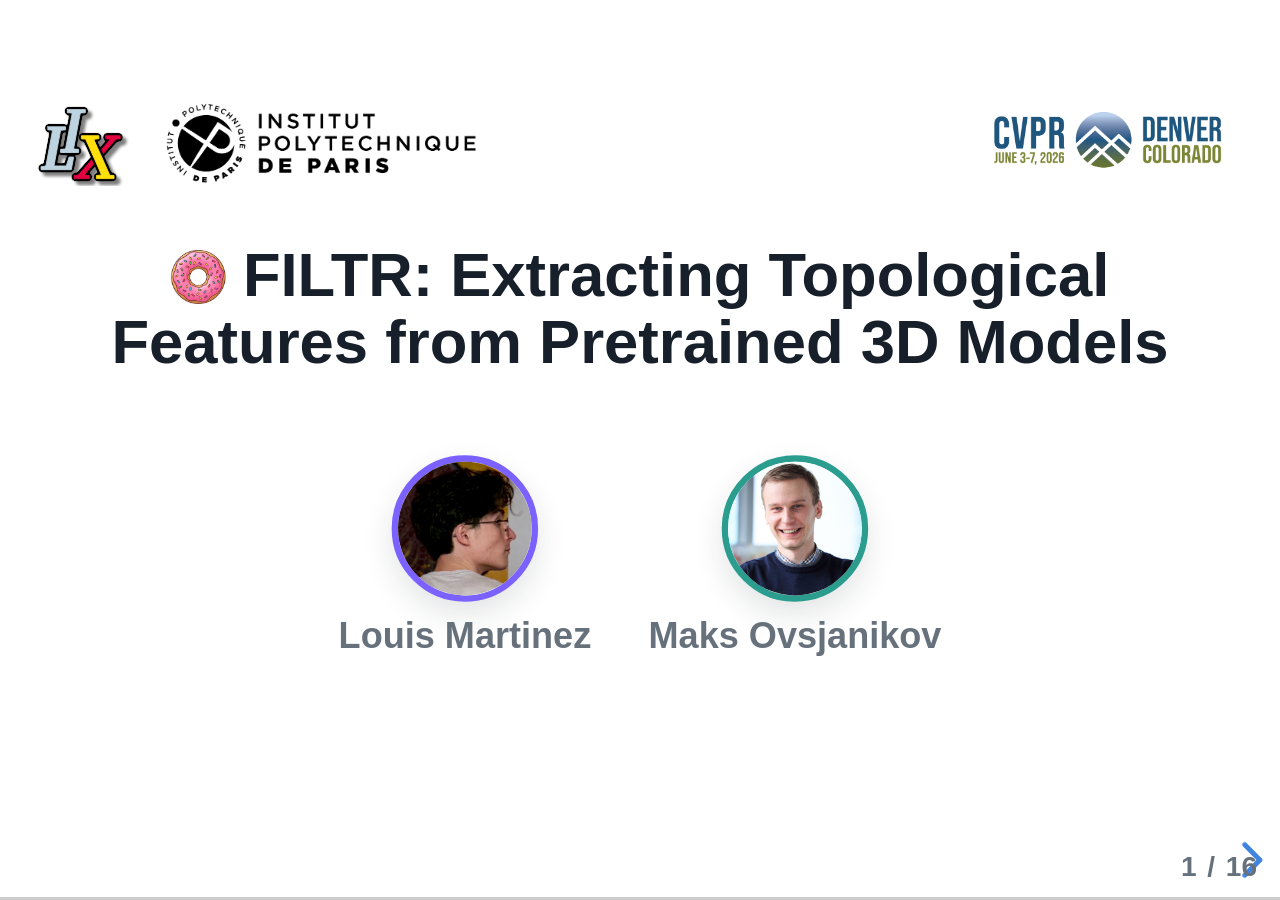
==== slides/index.html @ 70920398 "added slides" ====
<!doctype html>
<html lang="en">

<head>
  <meta charset="utf-8">
  <meta name="viewport" content="width=device-width, initial-scale=1.0">
  <title>FILTR oral presentation</title>
  <link rel="stylesheet" href="vendor/reveal/reveal.css">
  <link rel="stylesheet" href="vendor/reveal/white.css">
  <link rel="stylesheet" href="styles.css">
</head>

<body>
  <div class="reveal">
    <div class="slides">
      <section class="title-slide">
        <div class="title-logos-left">
          <img class="title-logo lix-title-logo" src="assets/logo_lix.svg" alt="LIX logo">
          <img class="title-logo ipp-title-logo" src="assets/logo-IPP.png" alt="Institut Polytechnique de Paris logo">
        </div>
        <img class="title-logo cvpr-title-logo" src="assets/cvpr-logo.png" alt="CVPR 2026 logo">
        <h1><span class="title-donut" aria-hidden="true"></span>FILTR: Extracting Topological Features from Pretrained
          3D Models</h1>
        <div class="title-affiliation">
          <div class="author-card louis-author">
            <div class="author-photo-frame"><img src="assets/louis.jpg" alt="Louis Martinez"></div>
            <h3 class="authors">Louis Martinez</h3>
          </div>
          <div class="author-card maks-author">
            <div class="author-photo-frame"><img src="assets/maks.jpg" alt="Maks Ovsjanikov"></div>
            <h3 class="authors">Maks Ovsjanikov</h3>
          </div>
        </div>
      </section>

      <section data-anim="motivation">
        <h2>Topology and 3D Deep Learning</h2>
        <div class="motivation-content">
          <ul>
            <li class="fragment" data-fragment-index="0">3D encoders are trained on semantic and geometric tasks</li>
            <li class="fragment" data-fragment-index="1">To make models topology-aware, we explicitly incorporate
              topological summaries along with the point cloud.</li>
          </ul>
          <div class="motivation-lower">
            <div class="motivation-figure-wrap fragment" data-fragment-index="1">
              <img class="motivation-figure" src="./assets/topology_aware.png"
                alt="Topology-aware 3D learning illustration">
            </div>
            <div class="motivation-warnings fragment" data-fragment-index="2">
              <div class="motivation-warning">Computing topological descriptors is costly.</div>
              <div class="motivation-warning">Contrast with the data-driven principle of modern deep learning.</div>
            </div>
          </div>
        </div>
      </section>

      <section data-anim="usecases" class="usecases-slide">
        <h2>Some Usecases</h2>
        <div class="usecases-stage">
          <figure class="usecase-card usecase-robust">
            <img src="assets/robust_segmentation.jpg" alt="Robust segmentation">
            <figcaption>Robust segmentation</figcaption>
          </figure>
          <figure class="usecase-card usecase-scalar">
            <img src="assets/scalar_field.png" alt="Massive scalar fields characterization">
            <figcaption>Massive scalar fields characterization</figcaption>
          </figure>
          <figure class="usecase-card usecase-reconstruction">
            <img src="assets/physically_plausible.png" alt="Physically plausible reconstruction">
            <figcaption>Physically plausible reconstruction</figcaption>
          </figure>
          <span class="fragment"></span><span class="fragment"></span>
        </div>
      </section>

      <section class="contributions-slide">
        <h2>Contributions</h2>
        <div class="contrib-grid contrib-hero-grid">
          <article class="contrib purple auto-contrib">
            <span>1</span>
            <h3>Topology Analysis</h3>
            <p class="contrib-subtitle">Evaluating topological understanding of 3D models.</p>
            <img src="assets/teaser.png" alt="Topology probing overview">
          </article>
          <article class="contrib green fragment">
            <span>2</span>
            <h3>FILTR: Filtration Transformer</h3>
            <p class="contrib-subtitle">Feed-forward persistence prediction from frozen encoder features.</p>
            <img src="assets/filtr_pipeline.png" alt="FILTR pipeline">
          </article>
          <article class="contrib orange fragment">
            <span>3</span>
            <h3>DONUT: Dataset Of maNifold strUcTures</h3>
            <p class="contrib-subtitle">Benchmark with topological annotations.</p>
            <img src="assets/donut_samples-1.png" alt="DONUT benchmark samples">
          </article>
        </div>
      </section>

      <section class="animation-slide auto-encoder" data-anim="encoder">
        <h2>Quantifying Topological Understanding</h2>
        <div class="encoder-scene">
          <div class="panel image-panel input"><img src="assets/donut.png" alt="Point cloud"><span>Point cloud</span>
          </div>
          <div class="encoder-title">Transformer encoder<span>self-supervised reconstruction</span></div>
          <div class="blocks">
            <div class="block b1">
              <span>Block 1</span>
              <div class="block-box">
                <div class="token-stack purple-tokens"><i></i><i></i><i></i><i></i><i></i></div>
              </div>
            </div>
            <div class="block b2">
              <span>Block 2</span>
              <div class="block-box">
                <div class="token-stack mixed-tokens"><i></i><i></i><i></i><i></i><i></i></div>
              </div>
            </div>
            <div class="block b3">
              <span>Block 3</span>
              <div class="block-box">
                <div class="token-stack green-tokens"><i></i><i></i><i></i><i></i><i></i></div>
              </div>
            </div>
          </div>
          <div class="panel image-panel output"><img src="assets/donut.png"
              alt="Reconstruction"><span>Reconstruction</span></div>
          <svg class="encoder-lines" viewBox="0 0 1200 585" aria-hidden="true">
            <defs>
              <marker id="encoder-arrow" markerWidth="7" markerHeight="7" refX="6" refY="3.5" orient="auto">
                <path d="M0,0 L7,3.5 L0,7 z"></path>
              </marker>
              <marker id="probe-arrow" markerWidth="7" markerHeight="7" refX="6" refY="3.5" orient="auto">
                <path d="M0,0 L7,3.5 L0,7 z"></path>
              </marker>
            </defs>
            <line class="flow f1" x1="350" y1="260" x2="418" y2="260"></line>
            <line class="flow f2" x1="518" y1="260" x2="572" y2="260"></line>
            <line class="flow f3" x1="668" y1="260" x2="722" y2="260"></line>
            <line class="flow f4" x1="828" y1="260" x2="900" y2="260"></line>
            <path class="probe p1" d="M468 353 C464 382 500 390 550 414"></path>
            <path class="probe p2" d="M618 353 C606 378 606 392 616 414"></path>
            <path class="probe p3" d="M770 353 C764 382 728 400 688 414"></path>
          </svg>
          <div class="panel image-panel mesh"><img src="assets/donut_mesh.png"
              alt="Underlying topology"><span>Underlying topology</span></div>
        </div>
        <span class="fragment"></span><span class="fragment"></span>
      </section>

      <section data-anim="quant-methods">
        <h2>Quantifying Topological Understanding</h2>
        <div class="quant-method-grid">
          <article class="method-box purple">
            <h3>Probing</h3>
            <p>Global structure understanding</p>
            <img src="assets/probing_illustration.png" alt="Probing illustration">
          </article>
          <article class="method-box green">
            <h3>Feature Space Similarity</h3>
            <p>Local/multiscale understanding</p>
            <img src="assets/cka_illustration_nodiag.png" alt="Feature space alignment illustration">
          </article>
        </div>
        <div class="quant-donut-reveal">
          <img src="assets/donut_samples_minimal.png" alt="DONUT benchmark samples">
          <ul class="donut-bullets">
            <li>30K meshes</li>
            <li>Connected components and genus labels</li>
          </ul>
        </div>
        <span class="fragment"></span>
      </section>

      <section>
        <h2>Probing Results</h2>
        <img class="result-figure" src="assets/probing_results_bar_chart.png" alt="Layer-wise probing results">
        <div class="takeaway fragment">Pretrained encoders have a limited understanding of the <i>global</i> structure
          of point clouds.</div>
      </section>

      <section class="single-method-slide">
        <h2>Quantifying Topological Understanding</h2>
        <div class="pixel-question-mark" style="left: 360px; top: 460px;">?</div>
        <article class="method-box green single-method-box">
          <h3>Feature space similarity</h3>
          <p>Local/multiscale understanding</p>
          <img src="assets/cka_illustration_nodiag.png" alt="Feature space similarity illustration">
        </article>
        <div class="method-question">What topological signature?</div>
      </section>

      <section class="animation-slide" data-anim="ph">
        <h2>Persistent Homology: A Multiscale Topological Descriptor</h2>
        <div class="anim-wrap">
          <svg class="ph-scene" viewBox="0 0 1200 620" role="img"
            aria-label="Stepwise persistent homology filtration animation">
            <g class="ph-complex">
              <text class="cloud-caption" x="245" y="595">Point cloud</text>
              <circle class="ball p1" cx="210" cy="160" r="0"></circle>
              <circle class="ball p2" cx="390" cy="225" r="0"></circle>
              <circle class="ball p3" cx="330" cy="425" r="0"></circle>
              <circle class="ball p4" cx="165" cy="395" r="0"></circle>
              <circle class="ball p5" cx="120" cy="265" r="0"></circle>
              <polygon class="tri tri-1" points="210,160 390,225 330,425"></polygon>
              <polygon class="tri tri-2" points="210,160 330,425 165,395"></polygon>
              <polygon class="tri tri-3" points="210,160 165,395 120,265"></polygon>
              <polygon class="tri tri-4" points="330,425 165,395 120,265"></polygon>
              <polygon class="tri tri-5" points="390,225 330,425 120,265"></polygon>
              <!-- <polygon class="tri tri-6" points="390,225 330,425 120,265"></polygon> -->
              <line class="edge e12" x1="210" y1="160" x2="390" y2="225"></line>
              <line class="edge e23" x1="390" y1="225" x2="330" y2="425"></line>
              <line class="edge e34" x1="330" y1="425" x2="165" y2="395"></line>
              <line class="edge e45" x1="165" y1="395" x2="120" y2="265"></line>
              <line class="edge e51" x1="120" y1="265" x2="210" y2="160"></line>
              <line class="edge e14" x1="210" y1="160" x2="165" y2="395"></line>
              <line class="edge e35" x1="330" y1="425" x2="120" y2="265"></line>
              <line class="edge e25" x1="390" y1="225" x2="120" y2="265"></line>
              <line class="edge e13" x1="210" y1="160" x2="330" y2="425"></line>
              <circle class="dot" cx="210" cy="160" r="10"></circle>
              <circle class="dot" cx="390" cy="225" r="10"></circle>
              <circle class="dot" cx="330" cy="425" r="10"></circle>
              <circle class="dot" cx="165" cy="395" r="10"></circle>
              <circle class="dot" cx="120" cy="265" r="10"></circle>
            </g>
            <g class="barcode">
              <text class="caption" x="760" y="105">Persistence barcode</text>
              <line class="axis" x1="650" y1="430" x2="1080" y2="430"></line>
              <text class="axis-label" x="610" y="212">H0</text>
              <text class="axis-label h1" x="610" y="372">H1</text>
              <line class="guide g1" x1="848" y1="160" x2="848" y2="455"></line>
              <line class="guide g2" x1="891" y1="160" x2="891" y2="455"></line>
              <line class="guide g3" x1="925" y1="160" x2="925" y2="455"></line>
              <line class="guide g4" x1="948" y1="160" x2="948" y2="455"></line>
              <line class="guide g5" x1="994" y1="160" x2="994" y2="455"></line>
              <line class="guide g6" x1="1041" y1="160" x2="1041" y2="455"></line>
              <line class="bar h0 b0" x1="650" y1="190" x2="650" y2="190"></line>
              <line class="bar h0 b1" x1="650" y1="220" x2="650" y2="220"></line>
              <line class="bar h0 b2" x1="650" y1="250" x2="650" y2="250"></line>
              <line class="bar h0 b3" x1="650" y1="280" x2="650" y2="280"></line>
              <line class="bar h0 b4" x1="650" y1="310" x2="650" y2="310"></line>
              <line class="bar h1bar b5" x1="948" y1="370" x2="948" y2="370"></line>
              <line class="sweep" x1="650" y1="150" x2="650" y2="470"></line>
            </g>
            <g class="diagram">
              <text class="caption" x="790" y="105">Persistence diagram</text>
              <line class="axis" x1="720" y1="490" x2="1040" y2="490"></line>
              <line class="axis" x1="720" y1="490" x2="720" y2="170"></line>
              <line class="diag" x1="720" y1="490" x2="1040" y2="170"></line>
              <text class="diagram-axis birth" x="875" y="524">Birth</text>
              <text class="diagram-axis death" transform="translate(672 330) rotate(-90)">Death</text>
              <circle class="pd h0" cx="720" cy="338" r="8"></circle>
              <circle class="pd h0" cx="720" cy="338" r="8"></circle>
              <circle class="pd h0" cx="720" cy="311" r="8"></circle>
              <circle class="pd h0" cx="720" cy="285" r="8"></circle>
              <circle class="pd h1" cx="942" cy="199" r="12"></circle>
              <text class="callout h1" x="980" y="205">Loop</text>
              <text class="callout h0" x="742" y="320">Connected components</text>
            </g>
            <g class="bar-to-diagram">
              <circle class="morph-dot h0 m1" cx="848" cy="220" r="9"></circle>
              <circle class="morph-dot h0 m2" cx="848" cy="250" r="9"></circle>
              <circle class="morph-dot h0 m3" cx="891" cy="280" r="9"></circle>
              <circle class="morph-dot h0 m4" cx="925" cy="310" r="9"></circle>
              <circle class="morph-dot h1 m5" cx="1041" cy="370" r="12"></circle>
            </g>
            <text class="filtration-label" x="580" y="50">Filtration Process</text>
          </svg>
        </div>
        <span class="fragment"></span><span class="fragment"></span><span class="fragment"></span><span
          class="fragment"></span><span class="fragment"></span><span class="fragment"></span><span
          class="fragment"></span>
      </section>

      <section class="animation-slide" data-anim="cka">
        <h2>Feature Space Similarity</h2>
        <div class="cka-scene">
          <div class="cka-source point"><span>Point cloud</span><img src="assets/donut.png" alt="Point cloud"></div>
          <div class="cka-source diag-mini">
            <span>Persistence diagram</span>
            <svg viewBox="0 0 180 150">
              <line x1="20" y1="130" x2="160" y2="130"></line>
              <line x1="20" y1="130" x2="20" y2="20"></line>
              <line class="diag" x1="25" y1="125" x2="150" y2="25"></line>
              <g class="dots"></g>
            </svg>
          </div>
          <div class="cka-action encode-label">Encode</div>
          <div class="cka-action vectorize-label">Vectorize</div>
          <div class="tokens token-ghost tok-left-ghost"></div>
          <div class="tokens token-ghost tok-right-ghost"></div>
          <div class="tokens tok-left"></div>
          <div class="tokens tok-right"></div>
          <img class="plane-img left-plane" src="assets/cka_planes/plane_7B61FF_3.10_1.38_0.20_-0.68_0.58.png"
            alt="Encoder feature manifold">
          <img class="plane-img right-plane" src="assets/cka_planes/plane_2A9D8F_2.75_1.22_1.10_0.90_0.52.png"
            alt="Persistence feature manifold">
          <div class="token-dot left-dot"></div>
          <div class="token-dot right-dot"></div>
          <svg class="cka-arrows" viewBox="0 0 1200 520" aria-hidden="true">
            <path class="cka-arrow left" d="M315 410 C350 498 388 508 424 508"></path>
            <polygon class="cka-head left" points="416,501 432,508 416,515"></polygon>
            <path class="cka-arrow right" d="M878 410 C843 498 805 508 769 508"></path>
            <polygon class="cka-head right" points="777,501 761,508 777,515"></polygon>
          </svg>
          <div class="cka-label">Centered kernel Alignment</div>
          <div class="aligned-spaces">
            <img class="aligned-left" src="assets/cka_planes/plane_7B61FF_2.23_0.99_0.20_-0.48_0.58.png"
              alt="Aligned encoder feature manifold">
            <img class="aligned-right" src="assets/cka_planes/plane_2A9D8F_2.75_1.22_1.10_0.90_0.52.png"
              alt="Aligned persistence feature manifold">
          </div>
        </div>
        <span class="fragment"></span><span class="fragment"></span><span class="fragment"></span><span
          class="fragment"></span>
      </section>

      <section class="alignment-results-slide">
        <h2>Alignment Results</h2>
        <img class="large-figure alignment-figure" src="assets/cka_vectorization_summary.png"
          alt="CKA vectorization summary">
        <div class="alignment-conclusions">
          <div class="takeaway alignment-conclusion fragment">Encoder features <strong>correlate</strong> with
            vectorized persistence
            diagrams.</div>
          <div class="takeaway alignment-conclusion fragment">3D models might implicitly capture
            <strong>local/multiscale</strong> topological structure.
          </div>
        </div>
      </section>

      <section>
        <h2>FILTR: Filtration Transformer</h2>
        <img class="result-figure" src="assets/filtr_pipeline.png" alt="FILTR pipeline">
        <ul class="filtr-bullets">
          <li>Trained on DONUT</li>
        </ul>
        <div class="slide-citation">End-to-End Object Detection with Transformers, Carion et al., ECCV 2020</div>
      </section>

      <section data-anim="quant-results" class="quant-results-slide">
        <h2>Quantitative Results</h2>
        <div class="quant-results-stage">
          <div class="summary-panel donut-summary">
            <img class="summary-plot" src="assets/reconstruction_w2_summary_donut.png"
              alt="FILTR reconstruction W2 summary on DONUT">
            <div class="metric-card green">
              <strong>16.02</strong>
              <em>Point-MAE<sub>C</sub></em>
            </div>
          </div>
          <div class="summary-panel others-summary">
            <img class="summary-plot" src="assets/reconstruction_w2_summary_others.png"
              alt="FILTR reconstruction W2 summary on ModelNet40 and ABC">
            <div class="other-metrics">
              <div class="metric-card purple">
                <strong>39.80</strong>
                <em>PointGPT<sub>L</sub></em>
              </div>
              <div class="metric-card orange">
                <strong>40.19</strong>
                <em>PointGPT<sub>L</sub></em>
              </div>
            </div>
          </div>
          <span class="fragment"></span>
        </div>
      </section>

      <section class="qualitative-slide">
        <h2>Qualitative Results</h2>
        <img class="result-figure qualitative" src="assets/qualitative_predictions.png"
          alt="Qualitative persistence diagram predictions">
        <div class="takeaway fragment">Predicted diagrams recover the main structures across DONUT,
          ModelNet40, and ABC.</div>
        <div class="qualitative-warning-grid">
          <div class="takeaway red-takeaway fragment">Predictions are approximate.</div>
          <div class="takeaway red-takeaway fragment">Most persistent features are not captured.</div>
        </div>
      </section>

      <section class="recap-slide">
        <h2>3 Key Contributions</h2>
        <div class="contrib-grid contrib-hero-grid recap">
          <article class="contrib purple auto-contrib auto-recap">
            <span>1</span>
            <h3>Topology Analysis</h3>
            <p>3D models capture local topological information but struggle with the global structure.</p>
            <img src="assets/teaser.png" alt="Topology probing overview">
          </article>
          <article class="contrib orange fragment">
            <span>2</span>
            <h3>FILTR</h3>
            <p>Extracts the topological information contained in 3D models.</p>
            <img src="assets/filtr_pipeline.png" alt="FILTR pipeline">
          </article>
          <article class="contrib green fragment">
            <span>3</span>
            <h3>DONUT</h3>
            <p>Offers topological variety to train and evaluate models on topology.</p>
            <img src="assets/donut_samples-1.png" alt="DONUT benchmark samples">
          </article>
        </div>
      </section>

      <section class="qr-slide">
        <h2>Project Page</h2>
        <img class="qr" src="assets/qr-code.png" alt="QR code to the project page">
        <p>filtr-topology.github.io</p>
        <p class="poster-session">Poster session #2</p>
      </section>
    </div>
  </div>

  <script src="vendor/reveal/reveal.js"></script>
  <script src="slides.js"></script>
</body>

</html>
---- slides/vendor/reveal/reveal.css ----
/**
 * reveal.js 5.2.0
 * https://revealjs.com
 * MIT licensed
 *
 * Copyright (C) 2011-2024 Hakim El Hattab, https://hakim.se
 */

.reveal .r-stretch,.reveal .stretch{max-width:none;max-height:none}.reveal pre.r-stretch code,.reveal pre.stretch code{height:100%;max-height:100%;box-sizing:border-box}.reveal .r-fit-text{display:inline-block;white-space:nowrap}.reveal .r-stack{display:grid;grid-template-rows:100%}.reveal .r-stack>*{grid-area:1/1;margin:auto}.reveal .r-hstack,.reveal .r-vstack{display:flex}.reveal .r-hstack img,.reveal .r-hstack video,.reveal .r-vstack img,.reveal .r-vstack video{min-width:0;min-height:0;object-fit:contain}.reveal .r-vstack{flex-direction:column;align-items:center;justify-content:center}.reveal .r-hstack{flex-direction:row;align-items:center;justify-content:center}.reveal .items-stretch{align-items:stretch}.reveal .items-start{align-items:flex-start}.reveal .items-center{align-items:center}.reveal .items-end{align-items:flex-end}.reveal .justify-between{justify-content:space-between}.reveal .justify-around{justify-content:space-around}.reveal .justify-start{justify-content:flex-start}.reveal .justify-center{justify-content:center}.reveal .justify-end{justify-content:flex-end}html.reveal-full-page{width:100%;height:100%;height:100vh;height:calc(var(--vh,1vh) * 100);height:100dvh;overflow:hidden}.reveal-viewport{height:100%;overflow:hidden;position:relative;line-height:1;margin:0;background-color:#fff;color:#000;--r-controls-spacing:12px;--r-overlay-header-height:40px;--r-overlay-margin:0px;--r-overlay-padding:6px;--r-overlay-gap:5px}@media screen and (max-width:1024px),(max-height:768px){.reveal-viewport{--r-overlay-header-height:26px}}.reveal-viewport:fullscreen{top:0!important;left:0!important;width:100%!important;height:100%!important;transform:none!important}.reveal .fragment{transition:all .2s ease}.reveal .fragment:not(.custom){opacity:0;visibility:hidden;will-change:opacity}.reveal .fragment.visible{opacity:1;visibility:inherit}.reveal .fragment.disabled{transition:none}.reveal .fragment.grow{opacity:1;visibility:inherit}.reveal .fragment.grow.visible{transform:scale(1.3)}.reveal .fragment.shrink{opacity:1;visibility:inherit}.reveal .fragment.shrink.visible{transform:scale(.7)}.reveal .fragment.zoom-in{transform:scale(.1)}.reveal .fragment.zoom-in.visible{transform:none}.reveal .fragment.fade-out{opacity:1;visibility:inherit}.reveal .fragment.fade-out.visible{opacity:0;visibility:hidden}.reveal .fragment.semi-fade-out{opacity:1;visibility:inherit}.reveal .fragment.semi-fade-out.visible{opacity:.5;visibility:inherit}.reveal .fragment.strike{opacity:1;visibility:inherit}.reveal .fragment.strike.visible{text-decoration:line-through}.reveal .fragment.fade-up{transform:translate(0,40px)}.reveal .fragment.fade-up.visible{transform:translate(0,0)}.reveal .fragment.fade-down{transform:translate(0,-40px)}.reveal .fragment.fade-down.visible{transform:translate(0,0)}.reveal .fragment.fade-right{transform:translate(-40px,0)}.reveal .fragment.fade-right.visible{transform:translate(0,0)}.reveal .fragment.fade-left{transform:translate(40px,0)}.reveal .fragment.fade-left.visible{transform:translate(0,0)}.reveal .fragment.current-visible,.reveal .fragment.fade-in-then-out{opacity:0;visibility:hidden}.reveal .fragment.current-visible.current-fragment,.reveal .fragment.fade-in-then-out.current-fragment{opacity:1;visibility:inherit}.reveal .fragment.fade-in-then-semi-out{opacity:0;visibility:hidden}.reveal .fragment.fade-in-then-semi-out.visible{opacity:.5;visibility:inherit}.reveal .fragment.fade-in-then-semi-out.current-fragment{opacity:1;visibility:inherit}.reveal .fragment.highlight-blue,.reveal .fragment.highlight-current-blue,.reveal .fragment.highlight-current-green,.reveal .fragment.highlight-current-red,.reveal .fragment.highlight-green,.reveal .fragment.highlight-red{opacity:1;visibility:inherit}.reveal .fragment.highlight-red.visible{color:#ff2c2d}.reveal .fragment.highlight-green.visible{color:#17ff2e}.reveal .fragment.highlight-blue.visible{color:#1b91ff}.reveal .fragment.highlight-current-red.current-fragment{color:#ff2c2d}.reveal .fragment.highlight-current-green.current-fragment{color:#17ff2e}.reveal .fragment.highlight-current-blue.current-fragment{color:#1b91ff}.reveal:after{content:"";font-style:italic}.reveal iframe{z-index:1}.reveal a{position:relative}@keyframes bounce-right{0%,10%,25%,40%,50%{transform:translateX(0)}20%{transform:translateX(10px)}30%{transform:translateX(-5px)}}@keyframes bounce-left{0%,10%,25%,40%,50%{transform:translateX(0)}20%{transform:translateX(-10px)}30%{transform:translateX(5px)}}@keyframes bounce-down{0%,10%,25%,40%,50%{transform:translateY(0)}20%{transform:translateY(10px)}30%{transform:translateY(-5px)}}.reveal .controls{display:none;position:absolute;top:auto;bottom:var(--r-controls-spacing);right:var(--r-controls-spacing);left:auto;z-index:11;color:#000;pointer-events:none;font-size:10px}.reveal .controls button{position:absolute;padding:0;background-color:transparent;border:0;outline:0;cursor:pointer;color:currentColor;transform:scale(.9999);transition:color .2s ease,opacity .2s ease,transform .2s ease;z-index:2;pointer-events:auto;font-size:inherit;visibility:hidden;opacity:0;-webkit-appearance:none;-webkit-tap-highlight-color:transparent}.reveal .controls .controls-arrow:after,.reveal .controls .controls-arrow:before{content:"";position:absolute;top:0;left:0;width:2.6em;height:.5em;border-radius:.25em;background-color:currentColor;transition:all .15s ease,background-color .8s ease;transform-origin:.2em 50%;will-change:transform}.reveal .controls .controls-arrow{position:relative;width:3.6em;height:3.6em}.reveal .controls .controls-arrow:before{transform:translateX(.5em) translateY(1.55em) rotate(45deg)}.reveal .controls .controls-arrow:after{transform:translateX(.5em) translateY(1.55em) rotate(-45deg)}.reveal .controls .controls-arrow:hover:before{transform:translateX(.5em) translateY(1.55em) rotate(40deg)}.reveal .controls .controls-arrow:hover:after{transform:translateX(.5em) translateY(1.55em) rotate(-40deg)}.reveal .controls .controls-arrow:active:before{transform:translateX(.5em) translateY(1.55em) rotate(36deg)}.reveal .controls .controls-arrow:active:after{transform:translateX(.5em) translateY(1.55em) rotate(-36deg)}.reveal .controls .navigate-left{right:6.4em;bottom:3.2em;transform:translateX(-10px)}.reveal .controls .navigate-left.highlight{animation:bounce-left 2s 50 both ease-out}.reveal .controls .navigate-right{right:0;bottom:3.2em;transform:translateX(10px)}.reveal .controls .navigate-right .controls-arrow{transform:rotate(180deg)}.reveal .controls .navigate-right.highlight{animation:bounce-right 2s 50 both ease-out}.reveal .controls .navigate-up{right:3.2em;bottom:6.4em;transform:translateY(-10px)}.reveal .controls .navigate-up .controls-arrow{transform:rotate(90deg)}.reveal .controls .navigate-down{right:3.2em;bottom:-1.4em;padding-bottom:1.4em;transform:translateY(10px)}.reveal .controls .navigate-down .controls-arrow{transform:rotate(-90deg)}.reveal .controls .navigate-down.highlight{animation:bounce-down 2s 50 both ease-out}.reveal .controls[data-controls-back-arrows=faded] .navigate-up.enabled{opacity:.3}.reveal .controls[data-controls-back-arrows=faded] .navigate-up.enabled:hover{opacity:1}.reveal .controls[data-controls-back-arrows=hidden] .navigate-up.enabled{opacity:0;visibility:hidden}.reveal .controls .enabled{visibility:visible;opacity:.9;cursor:pointer;transform:none}.reveal .controls .enabled.fragmented{opacity:.5}.reveal .controls .enabled.fragmented:hover,.reveal .controls .enabled:hover{opacity:1}.reveal:not(.rtl) .controls[data-controls-back-arrows=faded] .navigate-left.enabled{opacity:.3}.reveal:not(.rtl) .controls[data-controls-back-arrows=faded] .navigate-left.enabled:hover{opacity:1}.reveal:not(.rtl) .controls[data-controls-back-arrows=hidden] .navigate-left.enabled{opacity:0;visibility:hidden}.reveal.rtl .controls[data-controls-back-arrows=faded] .navigate-right.enabled{opacity:.3}.reveal.rtl .controls[data-controls-back-arrows=faded] .navigate-right.enabled:hover{opacity:1}.reveal.rtl .controls[data-controls-back-arrows=hidden] .navigate-right.enabled{opacity:0;visibility:hidden}.reveal[data-navigation-mode=linear].has-horizontal-slides .navigate-down,.reveal[data-navigation-mode=linear].has-horizontal-slides .navigate-up{display:none}.reveal:not(.has-vertical-slides) .controls .navigate-left,.reveal[data-navigation-mode=linear].has-horizontal-slides .navigate-left{bottom:1.4em;right:5.5em}.reveal:not(.has-vertical-slides) .controls .navigate-right,.reveal[data-navigation-mode=linear].has-horizontal-slides .navigate-right{bottom:1.4em;right:.5em}.reveal:not(.has-horizontal-slides) .controls .navigate-up{right:1.4em;bottom:5em}.reveal:not(.has-horizontal-slides) .controls .navigate-down{right:1.4em;bottom:.5em}.reveal.has-dark-background .controls{color:#fff}.reveal.has-light-background .controls{color:#000}.reveal.no-hover .controls .controls-arrow:active:before,.reveal.no-hover .controls .controls-arrow:hover:before{transform:translateX(.5em) translateY(1.55em) rotate(45deg)}.reveal.no-hover .controls .controls-arrow:active:after,.reveal.no-hover .controls .controls-arrow:hover:after{transform:translateX(.5em) translateY(1.55em) rotate(-45deg)}@media screen and (min-width:500px){.reveal-viewport{--r-controls-spacing:0.8em}.reveal .controls[data-controls-layout=edges]{top:0;right:0;bottom:0;left:0}.reveal .controls[data-controls-layout=edges] .navigate-down,.reveal .controls[data-controls-layout=edges] .navigate-left,.reveal .controls[data-controls-layout=edges] .navigate-right,.reveal .controls[data-controls-layout=edges] .navigate-up{bottom:auto;right:auto}.reveal .controls[data-controls-layout=edges] .navigate-left{top:50%;left:var(--r-controls-spacing);margin-top:-1.8em}.reveal .controls[data-controls-layout=edges] .navigate-right{top:50%;right:var(--r-controls-spacing);margin-top:-1.8em}.reveal .controls[data-controls-layout=edges] .navigate-up{top:var(--r-controls-spacing);left:50%;margin-left:-1.8em}.reveal .controls[data-controls-layout=edges] .navigate-down{bottom:calc(var(--r-controls-spacing) - 1.4em + .3em);left:50%;margin-left:-1.8em}}.reveal .progress{position:absolute;display:none;height:3px;width:100%;bottom:0;left:0;z-index:10;background-color:rgba(0,0,0,.2);color:#fff}.reveal .progress:after{content:"";display:block;position:absolute;height:10px;width:100%;top:-10px}.reveal .progress span{display:block;height:100%;width:100%;background-color:currentColor;transition:transform .8s cubic-bezier(.26,.86,.44,.985);transform-origin:0 0;transform:scaleX(0)}.reveal .slide-number{position:absolute;display:block;right:8px;bottom:8px;z-index:31;font-family:Helvetica,sans-serif;font-size:12px;line-height:1;color:#fff;background-color:rgba(0,0,0,.4);padding:5px}.reveal .slide-number a{color:currentColor}.reveal .slide-number-delimiter{margin:0 3px}.reveal{position:relative;width:100%;height:100%;overflow:hidden;touch-action:pinch-zoom}.reveal.embedded{touch-action:pan-y}.reveal.embedded.is-vertical-slide{touch-action:none}.reveal .slides{position:absolute;width:100%;height:100%;top:0;right:0;bottom:0;left:0;margin:auto;pointer-events:none;overflow:visible;z-index:1;text-align:center;perspective:600px;perspective-origin:50% 40%}.reveal .slides>section{perspective:600px}.reveal .slides>section,.reveal .slides>section>section{display:none;position:absolute;width:100%;pointer-events:auto;z-index:10;transform-style:flat;transition:transform-origin .8s cubic-bezier(.26,.86,.44,.985),transform .8s cubic-bezier(.26,.86,.44,.985),visibility .8s cubic-bezier(.26,.86,.44,.985),opacity .8s cubic-bezier(.26,.86,.44,.985)}.reveal[data-transition-speed=fast] .slides section{transition-duration:.4s}.reveal[data-transition-speed=slow] .slides section{transition-duration:1.2s}.reveal .slides section[data-transition-speed=fast]{transition-duration:.4s}.reveal .slides section[data-transition-speed=slow]{transition-duration:1.2s}.reveal .slides>section.stack{padding-top:0;padding-bottom:0;pointer-events:none;height:100%}.reveal .slides>section.present,.reveal .slides>section>section.present{display:block;z-index:11;opacity:1}.reveal .slides>section:empty,.reveal .slides>section>section:empty,.reveal .slides>section>section[data-background-interactive],.reveal .slides>section[data-background-interactive]{pointer-events:none}.reveal.center,.reveal.center .slides,.reveal.center .slides section{min-height:0!important}.reveal .slides>section:not(.present),.reveal .slides>section>section:not(.present){pointer-events:none}.reveal.overview .slides>section,.reveal.overview .slides>section>section{pointer-events:auto}.reveal .slides>section.future,.reveal .slides>section.future>section,.reveal .slides>section.past,.reveal .slides>section.past>section,.reveal .slides>section>section.future,.reveal .slides>section>section.past{opacity:0}.reveal .slides>section[data-transition=slide].past,.reveal .slides>section[data-transition~=slide-out].past,.reveal.slide .slides>section:not([data-transition]).past{transform:translate(-150%,0)}.reveal .slides>section[data-transition=slide].future,.reveal .slides>section[data-transition~=slide-in].future,.reveal.slide .slides>section:not([data-transition]).future{transform:translate(150%,0)}.reveal .slides>section>section[data-transition=slide].past,.reveal .slides>section>section[data-transition~=slide-out].past,.reveal.slide .slides>section>section:not([data-transition]).past{transform:translate(0,-150%)}.reveal .slides>section>section[data-transition=slide].future,.reveal .slides>section>section[data-transition~=slide-in].future,.reveal.slide .slides>section>section:not([data-transition]).future{transform:translate(0,150%)}.reveal .slides>section[data-transition=linear].past,.reveal .slides>section[data-transition~=linear-out].past,.reveal.linear .slides>section:not([data-transition]).past{transform:translate(-150%,0)}.reveal .slides>section[data-transition=linear].future,.reveal .slides>section[data-transition~=linear-in].future,.reveal.linear .slides>section:not([data-transition]).future{transform:translate(150%,0)}.reveal .slides>section>section[data-transition=linear].past,.reveal .slides>section>section[data-transition~=linear-out].past,.reveal.linear .slides>section>section:not([data-transition]).past{transform:translate(0,-150%)}.reveal .slides>section>section[data-transition=linear].future,.reveal .slides>section>section[data-transition~=linear-in].future,.reveal.linear .slides>section>section:not([data-transition]).future{transform:translate(0,150%)}.reveal .slides section[data-transition=default].stack,.reveal.default .slides section.stack{transform-style:preserve-3d}.reveal .slides>section[data-transition=default].past,.reveal .slides>section[data-transition~=default-out].past,.reveal.default .slides>section:not([data-transition]).past{transform:translate3d(-100%,0,0) rotateY(-90deg) translate3d(-100%,0,0)}.reveal .slides>section[data-transition=default].future,.reveal .slides>section[data-transition~=default-in].future,.reveal.default .slides>section:not([data-transition]).future{transform:translate3d(100%,0,0) rotateY(90deg) translate3d(100%,0,0)}.reveal .slides>section>section[data-transition=default].past,.reveal .slides>section>section[data-transition~=default-out].past,.reveal.default .slides>section>section:not([data-transition]).past{transform:translate3d(0,-300px,0) rotateX(70deg) translate3d(0,-300px,0)}.reveal .slides>section>section[data-transition=default].future,.reveal .slides>section>section[data-transition~=default-in].future,.reveal.default .slides>section>section:not([data-transition]).future{transform:translate3d(0,300px,0) rotateX(-70deg) translate3d(0,300px,0)}.reveal .slides section[data-transition=convex].stack,.reveal.convex .slides section.stack{transform-style:preserve-3d}.reveal .slides>section[data-transition=convex].past,.reveal .slides>section[data-transition~=convex-out].past,.reveal.convex .slides>section:not([data-transition]).past{transform:translate3d(-100%,0,0) rotateY(-90deg) translate3d(-100%,0,0)}.reveal .slides>section[data-transition=convex].future,.reveal .slides>section[data-transition~=convex-in].future,.reveal.convex .slides>section:not([data-transition]).future{transform:translate3d(100%,0,0) rotateY(90deg) translate3d(100%,0,0)}.reveal .slides>section>section[data-transition=convex].past,.reveal .slides>section>section[data-transition~=convex-out].past,.reveal.convex .slides>section>section:not([data-transition]).past{transform:translate3d(0,-300px,0) rotateX(70deg) translate3d(0,-300px,0)}.reveal .slides>section>section[data-transition=convex].future,.reveal .slides>section>section[data-transition~=convex-in].future,.reveal.convex .slides>section>section:not([data-transition]).future{transform:translate3d(0,300px,0) rotateX(-70deg) translate3d(0,300px,0)}.reveal .slides section[data-transition=concave].stack,.reveal.concave .slides section.stack{transform-style:preserve-3d}.reveal .slides>section[data-transition=concave].past,.reveal .slides>section[data-transition~=concave-out].past,.reveal.concave .slides>section:not([data-transition]).past{transform:translate3d(-100%,0,0) rotateY(90deg) translate3d(-100%,0,0)}.reveal .slides>section[data-transition=concave].future,.reveal .slides>section[data-transition~=concave-in].future,.reveal.concave .slides>section:not([data-transition]).future{transform:translate3d(100%,0,0) rotateY(-90deg) translate3d(100%,0,0)}.reveal .slides>section>section[data-transition=concave].past,.reveal .slides>section>section[data-transition~=concave-out].past,.reveal.concave .slides>section>section:not([data-transition]).past{transform:translate3d(0,-80%,0) rotateX(-70deg) translate3d(0,-80%,0)}.reveal .slides>section>section[data-transition=concave].future,.reveal .slides>section>section[data-transition~=concave-in].future,.reveal.concave .slides>section>section:not([data-transition]).future{transform:translate3d(0,80%,0) rotateX(70deg) translate3d(0,80%,0)}.reveal .slides section[data-transition=zoom],.reveal.zoom .slides section:not([data-transition]){transition-timing-function:ease}.reveal .slides>section[data-transition=zoom].past,.reveal .slides>section[data-transition~=zoom-out].past,.reveal.zoom .slides>section:not([data-transition]).past{visibility:hidden;transform:scale(16)}.reveal .slides>section[data-transition=zoom].future,.reveal .slides>section[data-transition~=zoom-in].future,.reveal.zoom .slides>section:not([data-transition]).future{visibility:hidden;transform:scale(.2)}.reveal .slides>section>section[data-transition=zoom].past,.reveal .slides>section>section[data-transition~=zoom-out].past,.reveal.zoom .slides>section>section:not([data-transition]).past{transform:scale(16)}.reveal .slides>section>section[data-transition=zoom].future,.reveal .slides>section>section[data-transition~=zoom-in].future,.reveal.zoom .slides>section>section:not([data-transition]).future{transform:scale(.2)}.reveal.cube .slides{perspective:1300px}.reveal.cube .slides section{padding:30px;min-height:700px;backface-visibility:hidden;box-sizing:border-box;transform-style:preserve-3d}.reveal.center.cube .slides section{min-height:0}.reveal.cube .slides section:not(.stack):before{content:"";position:absolute;display:block;width:100%;height:100%;left:0;top:0;background:rgba(0,0,0,.1);border-radius:4px;transform:translateZ(-20px)}.reveal.cube .slides section:not(.stack):after{content:"";position:absolute;display:block;width:90%;height:30px;left:5%;bottom:0;background:0 0;z-index:1;border-radius:4px;box-shadow:0 95px 25px rgba(0,0,0,.2);transform:translateZ(-90px) rotateX(65deg)}.reveal.cube .slides>section.stack{padding:0;background:0 0}.reveal.cube .slides>section.past{transform-origin:100% 0;transform:translate3d(-100%,0,0) rotateY(-90deg)}.reveal.cube .slides>section.future{transform-origin:0 0;transform:translate3d(100%,0,0) rotateY(90deg)}.reveal.cube .slides>section>section.past{transform-origin:0 100%;transform:translate3d(0,-100%,0) rotateX(90deg)}.reveal.cube .slides>section>section.future{transform-origin:0 0;transform:translate3d(0,100%,0) rotateX(-90deg)}.reveal.page .slides{perspective-origin:0 50%;perspective:3000px}.reveal.page .slides section{padding:30px;min-height:700px;box-sizing:border-box;transform-style:preserve-3d}.reveal.page .slides section.past{z-index:12}.reveal.page .slides section:not(.stack):before{content:"";position:absolute;display:block;width:100%;height:100%;left:0;top:0;background:rgba(0,0,0,.1);transform:translateZ(-20px)}.reveal.page .slides section:not(.stack):after{content:"";position:absolute;display:block;width:90%;height:30px;left:5%;bottom:0;background:0 0;z-index:1;border-radius:4px;box-shadow:0 95px 25px rgba(0,0,0,.2);transform:translateZ(-90px) rotateX(65deg)}.reveal.page .slides>section.stack{padding:0;background:0 0}.reveal.page .slides>section.past{transform-origin:0 0;transform:translate3d(-40%,0,0) rotateY(-80deg)}.reveal.page .slides>section.future{transform-origin:100% 0;transform:translate3d(0,0,0)}.reveal.page .slides>section>section.past{transform-origin:0 0;transform:translate3d(0,-40%,0) rotateX(80deg)}.reveal.page .slides>section>section.future{transform-origin:0 100%;transform:translate3d(0,0,0)}.reveal .slides section[data-transition=fade],.reveal.fade .slides section:not([data-transition]),.reveal.fade .slides>section>section:not([data-transition]){transform:none;transition:opacity .5s}.reveal.fade.overview .slides section,.reveal.fade.overview .slides>section>section{transition:none}.reveal .slides section[data-transition=none],.reveal.none .slides section:not([data-transition]){transform:none;transition:none}.reveal .pause-overlay{position:absolute;top:0;left:0;width:100%;height:100%;background:#000;visibility:hidden;opacity:0;z-index:100;transition:all 1s ease}.reveal .pause-overlay .resume-button{position:absolute;bottom:20px;right:20px;color:#ccc;border-radius:2px;padding:6px 14px;border:2px solid #ccc;font-size:16px;background:0 0;cursor:pointer}.reveal .pause-overlay .resume-button:hover{color:#fff;border-color:#fff}.reveal.paused .pause-overlay{visibility:visible;opacity:1}.reveal .no-transition,.reveal .no-transition *,.reveal .slides.disable-slide-transitions section{transition:none!important}.reveal .slides.disable-slide-transitions section{transform:none!important}.reveal .backgrounds{position:absolute;width:100%;height:100%;top:0;left:0;perspective:600px}.reveal .slide-background{display:none;position:absolute;width:100%;height:100%;opacity:0;visibility:hidden;overflow:hidden;background-color:rgba(0,0,0,0);transition:all .8s cubic-bezier(.26,.86,.44,.985)}.reveal .slide-background-content{position:absolute;width:100%;height:100%;background-position:50% 50%;background-repeat:no-repeat;background-size:cover}.reveal .slide-background.stack{display:block}.reveal .slide-background.present{opacity:1;visibility:visible;z-index:2}.print-pdf .reveal .slide-background{opacity:1!important;visibility:visible!important}.reveal .slide-background video{position:absolute;width:100%;height:100%;max-width:none;max-height:none;top:0;left:0;object-fit:cover}.reveal .slide-background[data-background-size=contain] video{object-fit:contain}.reveal>.backgrounds .slide-background[data-background-transition=none],.reveal[data-background-transition=none]>.backgrounds .slide-background:not([data-background-transition]){transition:none}.reveal>.backgrounds .slide-background[data-background-transition=slide],.reveal[data-background-transition=slide]>.backgrounds .slide-background:not([data-background-transition]){opacity:1}.reveal>.backgrounds .slide-background.past[data-background-transition=slide],.reveal[data-background-transition=slide]>.backgrounds .slide-background.past:not([data-background-transition]){transform:translate(-100%,0)}.reveal>.backgrounds .slide-background.future[data-background-transition=slide],.reveal[data-background-transition=slide]>.backgrounds .slide-background.future:not([data-background-transition]){transform:translate(100%,0)}.reveal>.backgrounds .slide-background>.slide-background.past[data-background-transition=slide],.reveal[data-background-transition=slide]>.backgrounds .slide-background>.slide-background.past:not([data-background-transition]){transform:translate(0,-100%)}.reveal>.backgrounds .slide-background>.slide-background.future[data-background-transition=slide],.reveal[data-background-transition=slide]>.backgrounds .slide-background>.slide-background.future:not([data-background-transition]){transform:translate(0,100%)}.reveal>.backgrounds .slide-background.past[data-background-transition=convex],.reveal[data-background-transition=convex]>.backgrounds .slide-background.past:not([data-background-transition]){opacity:0;transform:translate3d(-100%,0,0) rotateY(-90deg) translate3d(-100%,0,0)}.reveal>.backgrounds .slide-background.future[data-background-transition=convex],.reveal[data-background-transition=convex]>.backgrounds .slide-background.future:not([data-background-transition]){opacity:0;transform:translate3d(100%,0,0) rotateY(90deg) translate3d(100%,0,0)}.reveal>.backgrounds .slide-background>.slide-background.past[data-background-transition=convex],.reveal[data-background-transition=convex]>.backgrounds .slide-background>.slide-background.past:not([data-background-transition]){opacity:0;transform:translate3d(0,-100%,0) rotateX(90deg) translate3d(0,-100%,0)}.reveal>.backgrounds .slide-background>.slide-background.future[data-background-transition=convex],.reveal[data-background-transition=convex]>.backgrounds .slide-background>.slide-background.future:not([data-background-transition]){opacity:0;transform:translate3d(0,100%,0) rotateX(-90deg) translate3d(0,100%,0)}.reveal>.backgrounds .slide-background.past[data-background-transition=concave],.reveal[data-background-transition=concave]>.backgrounds .slide-background.past:not([data-background-transition]){opacity:0;transform:translate3d(-100%,0,0) rotateY(90deg) translate3d(-100%,0,0)}.reveal>.backgrounds .slide-background.future[data-background-transition=concave],.reveal[data-background-transition=concave]>.backgrounds .slide-background.future:not([data-background-transition]){opacity:0;transform:translate3d(100%,0,0) rotateY(-90deg) translate3d(100%,0,0)}.reveal>.backgrounds .slide-background>.slide-background.past[data-background-transition=concave],.reveal[data-background-transition=concave]>.backgrounds .slide-background>.slide-background.past:not([data-background-transition]){opacity:0;transform:translate3d(0,-100%,0) rotateX(-90deg) translate3d(0,-100%,0)}.reveal>.backgrounds .slide-background>.slide-background.future[data-background-transition=concave],.reveal[data-background-transition=concave]>.backgrounds .slide-background>.slide-background.future:not([data-background-transition]){opacity:0;transform:translate3d(0,100%,0) rotateX(90deg) translate3d(0,100%,0)}.reveal>.backgrounds .slide-background[data-background-transition=zoom],.reveal[data-background-transition=zoom]>.backgrounds .slide-background:not([data-background-transition]){transition-timing-function:ease}.reveal>.backgrounds .slide-background.past[data-background-transition=zoom],.reveal[data-background-transition=zoom]>.backgrounds .slide-background.past:not([data-background-transition]){opacity:0;visibility:hidden;transform:scale(16)}.reveal>.backgrounds .slide-background.future[data-background-transition=zoom],.reveal[data-background-transition=zoom]>.backgrounds .slide-background.future:not([data-background-transition]){opacity:0;visibility:hidden;transform:scale(.2)}.reveal>.backgrounds .slide-background>.slide-background.past[data-background-transition=zoom],.reveal[data-background-transition=zoom]>.backgrounds .slide-background>.slide-background.past:not([data-background-transition]){opacity:0;visibility:hidden;transform:scale(16)}.reveal>.backgrounds .slide-background>.slide-background.future[data-background-transition=zoom],.reveal[data-background-transition=zoom]>.backgrounds .slide-background>.slide-background.future:not([data-background-transition]){opacity:0;visibility:hidden;transform:scale(.2)}.reveal[data-transition-speed=fast]>.backgrounds .slide-background{transition-duration:.4s}.reveal[data-transition-speed=slow]>.backgrounds .slide-background{transition-duration:1.2s}.reveal [data-auto-animate-target^=unmatched]{will-change:opacity}.reveal section[data-auto-animate]:not(.stack):not([data-auto-animate=running]) [data-auto-animate-target^=unmatched]{opacity:0}.reveal.overview{perspective-origin:50% 50%;perspective:700px}.reveal.overview .slides section{height:100%;top:0!important;opacity:1!important;overflow:hidden;visibility:visible!important;cursor:pointer;box-sizing:border-box}.reveal.overview .slides section.present,.reveal.overview .slides section:hover{outline:10px solid rgba(150,150,150,.4);outline-offset:10px}.reveal.overview .slides section .fragment{opacity:1;transition:none}.reveal.overview .slides section:after,.reveal.overview .slides section:before{display:none!important}.reveal.overview .slides>section.stack{padding:0;top:0!important;background:0 0;outline:0;overflow:visible}.reveal.overview .backgrounds{perspective:inherit}.reveal.overview .backgrounds .slide-background{opacity:1;visibility:visible;outline:10px solid rgba(150,150,150,.1);outline-offset:10px}.reveal.overview .backgrounds .slide-background.stack{overflow:visible}.reveal.overview .slides section,.reveal.overview-deactivating .slides section{transition:none}.reveal.overview .backgrounds .slide-background,.reveal.overview-deactivating .backgrounds .slide-background{transition:none}.reveal.rtl .slides,.reveal.rtl .slides h1,.reveal.rtl .slides h2,.reveal.rtl .slides h3,.reveal.rtl .slides h4,.reveal.rtl .slides h5,.reveal.rtl .slides h6{direction:rtl;font-family:sans-serif}.reveal.rtl code,.reveal.rtl pre{direction:ltr}.reveal.rtl ol,.reveal.rtl ul{text-align:right}.reveal.rtl .progress span{transform-origin:100% 0}.reveal.has-parallax-background .backgrounds{transition:all .8s ease}.reveal.has-parallax-background[data-transition-speed=fast] .backgrounds{transition-duration:.4s}.reveal.has-parallax-background[data-transition-speed=slow] .backgrounds{transition-duration:1.2s}@keyframes fade-in{from{opacity:0}to{opacity:1}}@keyframes scale-up{from{transform:scale(.95)}to{transform:scale(1)}}.reveal [data-preview-image],.reveal [data-preview-link]:not(a):not([data-preview-link=false]),.reveal [data-preview-video]{cursor:zoom-in}.r-overlay{position:absolute;top:var(--r-overlay-margin);right:var(--r-overlay-margin);bottom:var(--r-overlay-margin);left:var(--r-overlay-margin);border-radius:min(var(--r-overlay-margin),6px);z-index:99;background:rgba(0,0,0,.95);-webkit-backdrop-filter:blur(10px);backdrop-filter:blur(10px);transition:all .3s ease;color:#fff;animation:fade-in .3s ease;font-family:ui-sans-serif,system-ui,-apple-system,Helvetica,sans-serif}.r-overlay-viewport{position:absolute;top:var(--r-overlay-padding);right:var(--r-overlay-padding);bottom:var(--r-overlay-padding);left:var(--r-overlay-padding);gap:var(--r-overlay-gap);display:flex;flex-direction:column}.r-overlay-header{display:flex;z-index:2;box-sizing:border-box;align-items:center;justify-content:flex-end;height:var(--r-overlay-header-height);gap:6px}.r-overlay-header .r-overlay-button{all:unset;display:flex;align-items:center;justify-content:center;min-width:var(--r-overlay-header-height);min-height:var(--r-overlay-header-height);padding:0 calc(var(--r-overlay-header-height)/ 4);opacity:1;border-radius:6px;font-size:18px;gap:8px;cursor:pointer;box-sizing:border-box}.r-overlay-header .r-overlay-button:hover{opacity:1;background-color:rgba(255,255,255,.15)}.r-overlay-header .icon{display:inline-block;width:20px;height:20px;background-position:50% 50%;background-size:100%;background-repeat:no-repeat}.r-overlay-close .icon{background-image:url([data-uri])}.r-overlay-external .icon{background-image:url([data-uri])}.r-overlay-content{position:relative;display:grid;place-items:center;border-radius:6px;overflow:hidden;flex-grow:1;background-color:rgba(20,20,20,.8);animation:scale-up .5s cubic-bezier(.26,.86,.44,.985)}.r-overlay-spinner{position:absolute;display:block;top:50%;left:50%;width:32px;height:32px;margin:-16px 0 0 -16px;z-index:10;background-image:url([data-uri]%2F%2F%2F6%2Bvr8nJybW1tcDAwOjo6Nvb26ioqKOjo7Ozs%2FLy8vz8%2FAAAAAAAAAAAACH%2FC05FVFNDQVBFMi4wAwEAAAAh%2FhpDcmVhdGVkIHdpdGggYWpheGxvYWQuaW5mbwAh%[base64]%2FV%2FnmOM82XiHRLYKhKP1oZmADdEAAAh%2BQQJCgAAACwAAAAAIAAgAAAE6hDISWlZpOrNp1lGNRSdRpDUolIGw5RUYhhHukqFu8DsrEyqnWThGvAmhVlteBvojpTDDBUEIFwMFBRAmBkSgOrBFZogCASwBDEY%2FCZSg7GSE0gSCjQBMVG023xWBhklAnoEdhQEfyNqMIcKjhRsjEdnezB%2BA4k8gTwJhFuiW4dokXiloUepBAp5qaKpp6%2BHo7aWW54wl7obvEe0kRuoplCGepwSx2jJvqHEmGt6whJpGpfJCHmOoNHKaHx61WiSR92E4lbFoq%2BB6QDtuetcaBPnW6%2BO7wDHpIiK9SaVK5GgV543tzjgGcghAgAh%[base64]%2B%2BG%2Bw48edZPK%2BM6hLJpQg484enXIdQFSS1u6UhksENEQAAIfkECQoAAAAsAAAAACAAIAAABOcQyEmpGKLqzWcZRVUQnZYg1aBSh2GUVEIQ2aQOE%2BG%2BcD4ntpWkZQj1JIiZIogDFFyHI0UxQwFugMSOFIPJftfVAEoZLBbcLEFhlQiqGp1Vd140AUklUN3eCA51C1EWMzMCezCBBmkxVIVHBWd3HHl9JQOIJSdSnJ0TDKChCwUJjoWMPaGqDKannasMo6WnM562R5YluZRwur0wpgqZE7NKUm%2BFNRPIhjBJxKZteWuIBMN4zRMIVIhffcgojwCF117i4nlLnY5ztRLsnOk%2BaV%2BoJY7V7m76PdkS4trKcdg0Zc0tTcKkRAAAIfkECQoAAAAsAAAAACAAIAAABO4QyEkpKqjqzScpRaVkXZWQEximw1BSCUEIlDohrft6cpKCk5xid5MNJTaAIkekKGQkWyKHkvhKsR7ARmitkAYDYRIbUQRQjWBwJRzChi9CRlBcY1UN4g0%[base64]%[base64]%2BE71SRQeyqUToLA7VxF0JDyIQh%2FMVVPMt1ECZlfcjZJ9mIKoaTl1MRIl5o4CUKXOwmyrCInCKqcWtvadL2SYhyASyNDJ0uIiRMDjI0Fd30%2FiI2UA5GSS5UDj2l6NoqgOgN4gksEBgYFf0FDqKgHnyZ9OX8HrgYHdHpcHQULXAS2qKpENRg7eAMLC7kTBaixUYFkKAzWAAnLC7FLVxLWDBLKCwaKTULgEwbLA4hJtOkSBNqITT3xEgfLpBtzE%2FjiuL04RGEBgwWhShRgQExHBAAh%2BQQJCgAAACwAAAAAIAAgAAAE7xDISWlSqerNpyJKhWRdlSAVoVLCWk6JKlAqAavhO9UkUHsqlE6CwO1cRdCQ8iEIfzFVTzLdRAmZX3I2SfZiCqGk5dTESJeaOAlClzsJsqwiJwiqnFrb2nS9kmIcgEsjQydLiIlHehhpejaIjzh9eomSjZR%[base64]%2BE71SRQeyqUToLA7VxF0JDyIQh%[base64]%2BE71SRQeyqUToLA7VxF0JDyIQh%2FMVVPMt1ECZlfcjZJ9mIKoaTl1MRIl5o4CUKXOwmyrCInCKqcWtvadL2SYhyASyNDJ0uIiUd6GAULDJCRiXo1CpGXDJOUjY%2BYip9DhToJA4RBLwMLCwVDfRgbBAaqqoZ1XBMHswsHtxtFaH1iqaoGNgAIxRpbFAgfPQSqpbgGBqUD1wBXeCYp1AYZ19JJOYgH1KwA4UBvQwXUBxPqVD9L3sbp2BNk2xvvFPJd%2BMFCN6HAAIKgNggY0KtEBAAh%[base64]%2BvsYMDAzZQPC9VCNkDWUhGkuE5PxJNwiUK4UfLzOlD4WvzAHaoG9nxPi5d%2BjYUqfAhhykOFwJWiAAAIfkECQoAAAAsAAAAACAAIAAABPAQyElpUqnqzaciSoVkXVUMFaFSwlpOCcMYlErAavhOMnNLNo8KsZsMZItJEIDIFSkLGQoQTNhIsFehRww2CQLKF0tYGKYSg%2BygsZIuNqJksKgbfgIGepNo2cIUB3V1B3IvNiBYNQaDSTtfhhx0CwVPI0UJe0%2Bbm4g5VgcGoqOcnjmjqDSdnhgEoamcsZuXO1aWQy8KAwOAuTYYGwi7w5h%2BKr0SJ8MFihpNbx%2B4Erq7BYBuzsdiH1jCAzoSfl0rVirNbRXlBBlLX%2BBP0XJLAPGzTkAuAOqb0WT5AH7OcdCm5B8TgRwSRKIHQtaLCwg1RAAAOwAAAAAAAAAAAA%3D%3D);visibility:hidden;opacity:0}.r-overlay-preview .r-overlay-content iframe{width:100%;height:100%;max-width:100%;max-height:100%;border:0;opacity:0;visibility:hidden;transition:all .3s ease}.r-overlay-preview[data-state=loaded] iframe{opacity:1;visibility:visible}.r-overlay-preview .r-overlay-content img,.r-overlay-preview .r-overlay-content video{position:absolute;max-width:100%;max-height:100%;width:100%;height:100%;margin:0;object-fit:scale-down}.r-overlay-preview[data-preview-fit=none] img,.r-overlay-preview[data-preview-fit=none] video{object-fit:none}.r-overlay-preview[data-preview-fit=scale-down] img,.r-overlay-preview[data-preview-fit=scale-down] video{object-fit:scale-down}.r-overlay-preview[data-preview-fit=contain] img,.r-overlay-preview[data-preview-fit=contain] video{object-fit:contain}.r-overlay-preview[data-preview-fit=cover] img,.r-overlay-preview[data-preview-fit=cover] video{object-fit:cover}.r-overlay-preview[data-state=loaded] .r-overlay-content-inner{position:absolute;z-index:-1;left:0;top:45%;width:100%;text-align:center;letter-spacing:normal}.r-overlay-preview .r-overlay-error{font-size:18px;color:orange}.r-overlay-preview .x-frame-error{opacity:0;transition:opacity .3s ease .3s}.r-overlay-preview[data-state=loaded] .x-frame-error{opacity:1}.r-overlay-preview[data-state=loading] .r-overlay-spinner{opacity:.6;visibility:visible}.r-overlay-help .r-overlay-content{overflow:auto}.r-overlay-help-content{max-width:560px;padding:20px 0;margin:auto;text-align:center;letter-spacing:normal}.r-overlay-help-content .title{font-size:20px;margin-top:0}.r-overlay-help .r-overlay-help-content table{border:1px solid #fff;border-collapse:collapse;font-size:16px;text-align:left}.r-overlay-help .r-overlay-help-content table td,.r-overlay-help .r-overlay-help-content table th{width:240px;padding:14px;border:1px solid #fff;vertical-align:middle}.r-overlay-help .r-overlay-help-content table th{padding-top:20px;padding-bottom:20px}.reveal .playback{position:absolute;left:15px;bottom:20px;z-index:30;cursor:pointer;transition:all .4s ease;-webkit-tap-highlight-color:transparent}.reveal.overview .playback{opacity:0;visibility:hidden}.reveal .hljs{min-height:100%}.reveal .hljs table{margin:initial}.reveal .hljs-ln-code,.reveal .hljs-ln-numbers{padding:0;border:0}.reveal .hljs-ln-numbers{opacity:.6;padding-right:.75em;text-align:right;vertical-align:top}.reveal .hljs.has-highlights tr:not(.highlight-line){opacity:.4}.reveal .hljs.has-highlights.fragment{transition:all .2s ease}.reveal .hljs:not(:first-child).fragment{position:absolute;top:0;left:0;width:100%;box-sizing:border-box}.reveal pre[data-auto-animate-target]{overflow:hidden}.reveal pre[data-auto-animate-target] code{height:100%}.reveal .roll{display:inline-block;line-height:1.2;overflow:hidden;vertical-align:top;perspective:400px;perspective-origin:50% 50%}.reveal .roll:hover{background:0 0;text-shadow:none}.reveal .roll span{display:block;position:relative;padding:0 2px;pointer-events:none;transition:all .4s ease;transform-origin:50% 0;transform-style:preserve-3d;backface-visibility:hidden}.reveal .roll:hover span{background:rgba(0,0,0,.5);transform:translate3d(0,0,-45px) rotateX(90deg)}.reveal .roll span:after{content:attr(data-title);display:block;position:absolute;left:0;top:0;padding:0 2px;backface-visibility:hidden;transform-origin:50% 0;transform:translate3d(0,110%,0) rotateX(-90deg)}.reveal aside.notes{display:none}.reveal .speaker-notes{display:none;position:absolute;width:33.3333333333%;height:100%;top:0;left:100%;padding:14px 18px 14px 18px;z-index:1;font-size:18px;line-height:1.4;border:1px solid rgba(0,0,0,.05);color:#222;background-color:#f5f5f5;overflow:auto;box-sizing:border-box;text-align:left;font-family:Helvetica,sans-serif;-webkit-overflow-scrolling:touch}.reveal .speaker-notes .notes-placeholder{color:#ccc;font-style:italic}.reveal .speaker-notes:focus{outline:0}.reveal .speaker-notes:before{content:"Speaker notes";display:block;margin-bottom:10px;opacity:.5}.reveal.show-notes{max-width:75%;overflow:visible}.reveal.show-notes .speaker-notes{display:block}@media screen and (min-width:1600px){.reveal .speaker-notes{font-size:20px}}@media screen and (max-width:1024px){.reveal.show-notes{border-left:0;max-width:none;max-height:70%;max-height:70vh;overflow:visible}.reveal.show-notes .speaker-notes{top:100%;left:0;width:100%;height:30vh;border:0}}@media screen and (max-width:600px){.reveal.show-notes{max-height:60%;max-height:60vh}.reveal.show-notes .speaker-notes{top:100%;height:40vh}.reveal .speaker-notes{font-size:14px}}.reveal .jump-to-slide{position:absolute;top:15px;left:15px;z-index:30;font-size:32px;-webkit-tap-highlight-color:transparent}.reveal .jump-to-slide-input{background:0 0;padding:8px;font-size:inherit;color:currentColor;border:0}.reveal .jump-to-slide-input::placeholder{color:currentColor;opacity:.5}.reveal.has-dark-background .jump-to-slide-input{color:#fff}.reveal.has-light-background .jump-to-slide-input{color:#222}.reveal .jump-to-slide-input:focus{outline:0}.zoomed .reveal *,.zoomed .reveal :after,.zoomed .reveal :before{backface-visibility:visible!important}.zoomed .reveal .controls,.zoomed .reveal .progress{opacity:0}.zoomed .reveal .roll span{background:0 0}.zoomed .reveal .roll span:after{visibility:hidden}.reveal-viewport.loading-scroll-mode{visibility:hidden}.reveal-viewport.reveal-scroll{margin:0 auto;overflow:auto;overflow-x:hidden;overflow-y:auto;z-index:1;--r-scrollbar-width:7px;--r-scrollbar-trigger-size:5px;--r-controls-spacing:8px}@media screen and (max-width:500px){.reveal-viewport.reveal-scroll{--r-scrollbar-width:3px;--r-scrollbar-trigger-size:3px}}.reveal-viewport.reveal-scroll .backgrounds,.reveal-viewport.reveal-scroll .controls,.reveal-viewport.reveal-scroll .playback,.reveal-viewport.reveal-scroll .progress,.reveal-viewport.reveal-scroll .slide-number,.reveal-viewport.reveal-scroll .speaker-notes{display:none!important}.reveal-viewport.reveal-scroll .pause-overlay,.reveal-viewport.reveal-scroll .r-overlay{position:fixed}.reveal-viewport.reveal-scroll .reveal{overflow:visible;touch-action:manipulation}.reveal-viewport.reveal-scroll .slides{position:static;pointer-events:initial;left:auto;top:auto;width:100%!important;margin:0;padding:0;overflow:visible;display:block;perspective:none;perspective-origin:50% 50%}.reveal-viewport.reveal-scroll .scroll-page{position:relative;width:100%;height:calc(var(--page-height) + var(--page-scroll-padding));z-index:1;overflow:visible}.reveal-viewport.reveal-scroll .scroll-page-sticky{position:sticky;height:var(--page-height);top:0}.reveal-viewport.reveal-scroll .scroll-page-content{position:absolute;top:0;left:0;width:100%;height:100%;overflow:hidden}.reveal-viewport.reveal-scroll .scroll-page section{visibility:visible!important;display:block!important;position:absolute!important;width:var(--slide-width)!important;height:var(--slide-height)!important;top:50%!important;left:50%!important;opacity:1!important;transform:scale(var(--slide-scale)) translate(-50%,-50%)!important;transform-style:flat!important;transform-origin:0 0!important}.reveal-viewport.reveal-scroll .slide-background{display:block!important;position:absolute;top:0;left:0;width:100%;height:100%;z-index:auto!important;visibility:visible;opacity:1;touch-action:manipulation}.reveal-viewport.reveal-scroll[data-scrollbar=auto]::-webkit-scrollbar,.reveal-viewport.reveal-scroll[data-scrollbar=true]::-webkit-scrollbar{display:none}.reveal-viewport.reveal-scroll[data-scrollbar=auto],.reveal-viewport.reveal-scroll[data-scrollbar=true]{scrollbar-width:none}.reveal-viewport.has-dark-background,.reveal.has-dark-background{--r-overlay-element-bg-color:240,240,240;--r-overlay-element-fg-color:0,0,0}.reveal-viewport.has-light-background,.reveal.has-light-background{--r-overlay-element-bg-color:0,0,0;--r-overlay-element-fg-color:240,240,240}.reveal-viewport.reveal-scroll .scrollbar{position:sticky;top:50%;z-index:20;opacity:0;transition:all .3s ease}.reveal-viewport.reveal-scroll .scrollbar.visible,.reveal-viewport.reveal-scroll .scrollbar:hover{opacity:1}.reveal-viewport.reveal-scroll .scrollbar .scrollbar-inner{position:absolute;width:var(--r-scrollbar-width);height:calc(var(--viewport-height) - var(--r-controls-spacing) * 2);right:var(--r-controls-spacing);top:0;transform:translateY(-50%);border-radius:var(--r-scrollbar-width);z-index:10}.reveal-viewport.reveal-scroll .scrollbar .scrollbar-playhead{position:absolute;width:var(--r-scrollbar-width);height:var(--r-scrollbar-width);top:0;left:0;border-radius:var(--r-scrollbar-width);background-color:rgba(var(--r-overlay-element-bg-color),1);z-index:11;transition:background-color .2s ease}.reveal-viewport.reveal-scroll .scrollbar .scrollbar-slide{position:absolute;width:100%;background-color:rgba(var(--r-overlay-element-bg-color),.2);box-shadow:0 0 0 1px rgba(var(--r-overlay-element-fg-color),.1);border-radius:var(--r-scrollbar-width);transition:background-color .2s ease}.reveal-viewport.reveal-scroll .scrollbar .scrollbar-slide:after{content:"";position:absolute;width:200%;height:100%;top:0;left:-50%;background:rgba(0,0,0,0);z-index:-1}.reveal-viewport.reveal-scroll .scrollbar .scrollbar-slide.active,.reveal-viewport.reveal-scroll .scrollbar .scrollbar-slide:hover{background-color:rgba(var(--r-overlay-element-bg-color),.4)}.reveal-viewport.reveal-scroll .scrollbar .scrollbar-trigger{position:absolute;width:100%;transition:background-color .2s ease}.reveal-viewport.reveal-scroll .scrollbar .scrollbar-slide.active.has-triggers{background-color:rgba(var(--r-overlay-element-bg-color),.4);z-index:10}.reveal-viewport.reveal-scroll .scrollbar .scrollbar-slide.active .scrollbar-trigger:after{content:"";position:absolute;width:var(--r-scrollbar-trigger-size);height:var(--r-scrollbar-trigger-size);border-radius:20px;top:50%;left:50%;transform:translate(-50%,-50%);background-color:rgba(var(--r-overlay-element-bg-color),1);transition:transform .2s ease,opacity .2s ease;opacity:.4}.reveal-viewport.reveal-scroll .scrollbar .scrollbar-slide.active .scrollbar-trigger.active:after,.reveal-viewport.reveal-scroll .scrollbar .scrollbar-slide.active .scrollbar-trigger.active~.scrollbar-trigger:after{opacity:1}.reveal-viewport.reveal-scroll .scrollbar .scrollbar-slide.active .scrollbar-trigger~.scrollbar-trigger.active:after{transform:translate(calc(var(--r-scrollbar-width) * -2),0);background-color:rgba(var(--r-overlay-element-bg-color),1)}html.reveal-print *{-webkit-print-color-adjust:exact}html.reveal-print{width:100%;height:100%;overflow:visible}html.reveal-print body{margin:0 auto!important;border:0;padding:0;float:none!important;overflow:visible}html.reveal-print .nestedarrow,html.reveal-print .reveal .controls,html.reveal-print .reveal .playback,html.reveal-print .reveal .progress,html.reveal-print .reveal.overview,html.reveal-print .state-background{display:none!important}html.reveal-print .reveal pre code{overflow:hidden!important}html.reveal-print .reveal{width:auto!important;height:auto!important;overflow:hidden!important}html.reveal-print .reveal .slides{position:static;width:100%!important;height:auto!important;zoom:1!important;pointer-events:initial;left:auto;top:auto;margin:0!important;padding:0!important;overflow:visible;display:block;perspective:none;perspective-origin:50% 50%}html.reveal-print .reveal .slides .pdf-page{position:relative;overflow:hidden;z-index:1;page-break-after:always}html.reveal-print .reveal .slides .pdf-page:last-of-type{page-break-after:avoid}html.reveal-print .reveal .slides section{visibility:visible!important;display:block!important;position:absolute!important;margin:0!important;padding:0!important;box-sizing:border-box!important;min-height:1px;opacity:1!important;transform-style:flat!important;transform:none!important}html.reveal-print .reveal section.stack{position:relative!important;margin:0!important;padding:0!important;page-break-after:avoid!important;height:auto!important;min-height:auto!important}html.reveal-print .reveal img{box-shadow:none}html.reveal-print .reveal .backgrounds{display:none}html.reveal-print .reveal .slide-background{display:block!important;position:absolute;top:0;left:0;width:100%;height:100%;z-index:auto!important}html.reveal-print .reveal.show-notes{max-width:none;max-height:none}html.reveal-print .reveal .speaker-notes-pdf{display:block;width:100%;height:auto;max-height:none;top:auto;right:auto;bottom:auto;left:auto;z-index:100}html.reveal-print .reveal .speaker-notes-pdf[data-layout=separate-page]{position:relative;color:inherit;background-color:transparent;padding:20px;page-break-after:always;border:0}html.reveal-print .reveal .slide-number-pdf{display:block;position:absolute;font-size:14px;visibility:visible}html.reveal-print .aria-status{display:none}@media print{html:not(.print-pdf){overflow:visible;width:auto;height:auto}html:not(.print-pdf) body{margin:0;padding:0;overflow:visible}html:not(.print-pdf) .reveal{background:#fff;font-size:20pt}html:not(.print-pdf) .reveal .backgrounds,html:not(.print-pdf) .reveal .controls,html:not(.print-pdf) .reveal .progress,html:not(.print-pdf) .reveal .slide-number,html:not(.print-pdf) .reveal .state-background{display:none!important}html:not(.print-pdf) .reveal li,html:not(.print-pdf) .reveal p,html:not(.print-pdf) .reveal td{font-size:20pt!important;color:#000}html:not(.print-pdf) .reveal h1,html:not(.print-pdf) .reveal h2,html:not(.print-pdf) .reveal h3,html:not(.print-pdf) .reveal h4,html:not(.print-pdf) .reveal h5,html:not(.print-pdf) .reveal h6{color:#000!important;height:auto;line-height:normal;text-align:left;letter-spacing:normal}html:not(.print-pdf) .reveal h1{font-size:28pt!important}html:not(.print-pdf) .reveal h2{font-size:24pt!important}html:not(.print-pdf) .reveal h3{font-size:22pt!important}html:not(.print-pdf) .reveal h4{font-size:22pt!important;font-variant:small-caps}html:not(.print-pdf) .reveal h5{font-size:21pt!important}html:not(.print-pdf) .reveal h6{font-size:20pt!important;font-style:italic}html:not(.print-pdf) .reveal a:link,html:not(.print-pdf) .reveal a:visited{color:#000!important;font-weight:700;text-decoration:underline}html:not(.print-pdf) .reveal div,html:not(.print-pdf) .reveal ol,html:not(.print-pdf) .reveal p,html:not(.print-pdf) .reveal ul{visibility:visible;position:static;width:auto;height:auto;display:block;overflow:visible;margin:0;text-align:left!important}html:not(.print-pdf) .reveal pre,html:not(.print-pdf) .reveal table{margin-left:0;margin-right:0}html:not(.print-pdf) .reveal pre code{padding:20px}html:not(.print-pdf) .reveal blockquote{margin:20px 0}html:not(.print-pdf) .reveal .slides{position:static!important;width:auto!important;height:auto!important;left:0!important;top:0!important;margin-left:0!important;margin-top:0!important;padding:0!important;zoom:1!important;transform:none!important;overflow:visible!important;display:block!important;text-align:left!important;perspective:none;perspective-origin:50% 50%}html:not(.print-pdf) .reveal .slides section{visibility:visible!important;position:static!important;width:auto!important;height:auto!important;display:block!important;overflow:visible!important;left:0!important;top:0!important;margin-left:0!important;margin-top:0!important;padding:60px 20px!important;z-index:auto!important;opacity:1!important;page-break-after:always!important;transform-style:flat!important;transform:none!important;transition:none!important}html:not(.print-pdf) .reveal .slides section.stack{padding:0!important}html:not(.print-pdf) .reveal .slides section:last-of-type{page-break-after:avoid!important}html:not(.print-pdf) .reveal .slides section .fragment{opacity:1!important;visibility:visible!important;transform:none!important}html:not(.print-pdf) .reveal .r-fit-text{white-space:normal!important}html:not(.print-pdf) .reveal section img{display:block;margin:15px 0;background:#fff;border:1px solid #666;box-shadow:none}html:not(.print-pdf) .reveal section small{font-size:.8em}html:not(.print-pdf) .reveal .hljs{max-height:100%;white-space:pre-wrap;word-wrap:break-word;word-break:break-word;font-size:15pt}html:not(.print-pdf) .reveal .hljs .hljs-ln-numbers{white-space:nowrap}html:not(.print-pdf) .reveal .hljs td{font-size:inherit!important;color:inherit!important}}
---- slides/vendor/reveal/white.css ----
/**
 * White theme for reveal.js. This is the opposite of the 'black' theme.
 *
 * By Hakim El Hattab, http://hakim.se
 */
@import url(./fonts/source-sans-pro/source-sans-pro.css);
section.has-dark-background, section.has-dark-background h1, section.has-dark-background h2, section.has-dark-background h3, section.has-dark-background h4, section.has-dark-background h5, section.has-dark-background h6 {
  color: #fff;
}

/*********************************************
 * GLOBAL STYLES
 *********************************************/
:root {
  --r-background-color: #fff;
  --r-main-font: Source Sans Pro, Helvetica, sans-serif;
  --r-main-font-size: 42px;
  --r-main-color: #222;
  --r-block-margin: 20px;
  --r-heading-margin: 0 0 20px 0;
  --r-heading-font: Source Sans Pro, Helvetica, sans-serif;
  --r-heading-color: #222;
  --r-heading-line-height: 1.2;
  --r-heading-letter-spacing: normal;
  --r-heading-text-transform: uppercase;
  --r-heading-text-shadow: none;
  --r-heading-font-weight: 600;
  --r-heading1-text-shadow: none;
  --r-heading1-size: 2.5em;
  --r-heading2-size: 1.6em;
  --r-heading3-size: 1.3em;
  --r-heading4-size: 1em;
  --r-code-font: monospace;
  --r-link-color: #2a76dd;
  --r-link-color-dark: rgb(30.7720647773, 99.5566801619, 192.7779352227);
  --r-link-color-hover: rgb(73.95, 138.55, 226.1);
  --r-selection-background-color: rgb(95.25, 152.25, 229.5);
  --r-selection-color: #fff;
  --r-overlay-element-bg-color: 0, 0, 0;
  --r-overlay-element-fg-color: 240, 240, 240;
}

.reveal-viewport {
  background: #fff;
  background-color: var(--r-background-color);
}

.reveal {
  font-family: var(--r-main-font);
  font-size: var(--r-main-font-size);
  font-weight: normal;
  color: var(--r-main-color);
}

.reveal ::selection {
  color: var(--r-selection-color);
  background: var(--r-selection-background-color);
  text-shadow: none;
}

.reveal ::-moz-selection {
  color: var(--r-selection-color);
  background: var(--r-selection-background-color);
  text-shadow: none;
}

.reveal .slides section,
.reveal .slides section > section {
  line-height: 1.3;
  font-weight: inherit;
}

/*********************************************
 * HEADERS
 *********************************************/
.reveal h1,
.reveal h2,
.reveal h3,
.reveal h4,
.reveal h5,
.reveal h6 {
  margin: var(--r-heading-margin);
  color: var(--r-heading-color);
  font-family: var(--r-heading-font);
  font-weight: var(--r-heading-font-weight);
  line-height: var(--r-heading-line-height);
  letter-spacing: var(--r-heading-letter-spacing);
  text-transform: var(--r-heading-text-transform);
  text-shadow: var(--r-heading-text-shadow);
  word-wrap: break-word;
}

.reveal h1 {
  font-size: var(--r-heading1-size);
}

.reveal h2 {
  font-size: var(--r-heading2-size);
}

.reveal h3 {
  font-size: var(--r-heading3-size);
}

.reveal h4 {
  font-size: var(--r-heading4-size);
}

.reveal h1 {
  text-shadow: var(--r-heading1-text-shadow);
}

/*********************************************
 * OTHER
 *********************************************/
.reveal p {
  margin: var(--r-block-margin) 0;
  line-height: 1.3;
}

/* Remove trailing margins after titles */
.reveal h1:last-child,
.reveal h2:last-child,
.reveal h3:last-child,
.reveal h4:last-child,
.reveal h5:last-child,
.reveal h6:last-child {
  margin-bottom: 0;
}

/* Ensure certain elements are never larger than the slide itself */
.reveal img,
.reveal video,
.reveal iframe {
  max-width: 95%;
  max-height: 95%;
}

.reveal strong,
.reveal b {
  font-weight: bold;
}

.reveal em {
  font-style: italic;
}

.reveal ol,
.reveal dl,
.reveal ul {
  display: inline-block;
  text-align: left;
  margin: 0 0 0 1em;
}

.reveal ol {
  list-style-type: decimal;
}

.reveal ul {
  list-style-type: disc;
}

.reveal ul ul {
  list-style-type: square;
}

.reveal ul ul ul {
  list-style-type: circle;
}

.reveal ul ul,
.reveal ul ol,
.reveal ol ol,
.reveal ol ul {
  display: block;
  margin-left: 40px;
}

.reveal dt {
  font-weight: bold;
}

.reveal dd {
  margin-left: 40px;
}

.reveal blockquote {
  display: block;
  position: relative;
  width: 70%;
  margin: var(--r-block-margin) auto;
  padding: 5px;
  font-style: italic;
  background: rgba(255, 255, 255, 0.05);
  box-shadow: 0px 0px 2px rgba(0, 0, 0, 0.2);
}

.reveal blockquote p:first-child,
.reveal blockquote p:last-child {
  display: inline-block;
}

.reveal q {
  font-style: italic;
}

.reveal pre {
  display: block;
  position: relative;
  width: 90%;
  margin: var(--r-block-margin) auto;
  text-align: left;
  font-size: 0.55em;
  font-family: var(--r-code-font);
  line-height: 1.2em;
  word-wrap: break-word;
  box-shadow: 0px 5px 15px rgba(0, 0, 0, 0.15);
}

.reveal code {
  font-family: var(--r-code-font);
  text-transform: none;
  tab-size: 2;
}

.reveal pre code {
  display: block;
  padding: 5px;
  overflow: auto;
  max-height: 400px;
  word-wrap: normal;
}

.reveal .code-wrapper {
  white-space: normal;
}

.reveal .code-wrapper code {
  white-space: pre;
}

.reveal table {
  margin: auto;
  border-collapse: collapse;
  border-spacing: 0;
}

.reveal table th {
  font-weight: bold;
}

.reveal table th,
.reveal table td {
  text-align: left;
  padding: 0.2em 0.5em 0.2em 0.5em;
  border-bottom: 1px solid;
}

.reveal table th[align=center],
.reveal table td[align=center] {
  text-align: center;
}

.reveal table th[align=right],
.reveal table td[align=right] {
  text-align: right;
}

.reveal table tbody tr:last-child th,
.reveal table tbody tr:last-child td {
  border-bottom: none;
}

.reveal sup {
  vertical-align: super;
  font-size: smaller;
}

.reveal sub {
  vertical-align: sub;
  font-size: smaller;
}

.reveal small {
  display: inline-block;
  font-size: 0.6em;
  line-height: 1.2em;
  vertical-align: top;
}

.reveal small * {
  vertical-align: top;
}

.reveal img {
  margin: var(--r-block-margin) 0;
}

/*********************************************
 * LINKS
 *********************************************/
.reveal a {
  color: var(--r-link-color);
  text-decoration: none;
  transition: color 0.15s ease;
}

.reveal a:hover {
  color: var(--r-link-color-hover);
  text-shadow: none;
  border: none;
}

.reveal .roll span:after {
  color: #fff;
  background: var(--r-link-color-dark);
}

/*********************************************
 * Frame helper
 *********************************************/
.reveal .r-frame {
  border: 4px solid var(--r-main-color);
  box-shadow: 0 0 10px rgba(0, 0, 0, 0.15);
}

.reveal a .r-frame {
  transition: all 0.15s linear;
}

.reveal a:hover .r-frame {
  border-color: var(--r-link-color);
  box-shadow: 0 0 20px rgba(0, 0, 0, 0.55);
}

/*********************************************
 * NAVIGATION CONTROLS
 *********************************************/
.reveal .controls {
  color: var(--r-link-color);
}

/*********************************************
 * PROGRESS BAR
 *********************************************/
.reveal .progress {
  background: rgba(0, 0, 0, 0.2);
  color: var(--r-link-color);
}

/*********************************************
 * PRINT BACKGROUND
 *********************************************/
@media print {
  .backgrounds {
    background-color: var(--r-background-color);
  }
}
---- slides/styles.css ----
:root {
  --text: #17202A;
  --muted: #66717C;
  --purple: #7B61FF;
  --green: #2A9D8F;
  --orange: #E76F51;
  --yellow: #D79B00;
  --grid: #E6EAF0;
  --soft-purple: #F2EFFF;
  --soft-green: #EAF7F5;
  --soft-orange: #FFF0EC;
  --paper: #F8F9FC;
}

html,
body {
  width: 100%;
  height: 100%;
  margin: 0;
  overflow: hidden;
  background: white;
}

.reveal {
  color: var(--text);
  font-family: Helvetica, Arial, sans-serif;
  background: white;
}

.reveal .slides section {
  box-sizing: border-box;
  height: 100%;
  padding: 24px 34px;
  text-align: left;
}

.reveal h1,
.reveal h2,
.reveal h3 {
  color: var(--text);
  font-family: Helvetica, Arial, sans-serif;
  letter-spacing: 0;
  text-transform: none;
}

.reveal h1 {
  font-size: 58px;
  line-height: 1.08;
  margin: 0 0 22px;
}

.reveal h2 {
  font-size: 52px;
  font-weight: 800;
  margin: 0 0 18px;
}

.reveal h2::after {
  content: "";
  display: block;
  width: 210px;
  height: 6px;
  margin-top: 12px;
  background: linear-gradient(90deg, var(--purple), var(--green), var(--orange));
}

.reveal h3 {
  font-size: 25px;
  margin: 0 0 10px;
}

.title-slide {
  position: relative;
  display: flex !important;
  flex-direction: column;
  align-items: center;
  justify-content: center;
  gap: 26px;
  text-align: center !important;
}

.title-slide h1 {
  width: 1040px;
  max-width: 100%;
  text-align: center;
}

.title-donut {
  display: inline-block;
  width: 52px;
  height: 52px;
  margin-right: 16px;
  vertical-align: -8px;
  background: url("assets/donut-bullet.jpg") center / contain no-repeat;
}

.title-slide .authors {
  font-size: 34px;
  font-weight: 700;
  color: var(--muted);
  margin: 0;
}

.title-affiliation {
  display: flex;
  align-items: center;
  justify-content: center;
  gap: 54px;
  margin: 28px 0 0;
}

.author-card {
  display: grid;
  justify-items: center;
  gap: 12px;
}

.author-photo-frame {
  width: 138px;
  height: 138px;
  border-radius: 50%;
  overflow: hidden;
  box-sizing: border-box;
  background: white;
  box-shadow: 0 12px 28px rgba(23, 32, 42, 0.12);
}

.author-photo-frame img {
  width: 100%;
  height: 100%;
  display: block;
  object-fit: cover;
  object-position: center center;
}

.louis-author .author-photo-frame {
  border: 6px solid var(--purple);
}

.louis-author img {
  object-position: center 5%;
  transform: scale(5.0);
}

.maks-author .author-photo-frame {
  border: 6px solid var(--green);
}

.maks-author img {
  object-position: center 5%;
  transform: scale(1.35);
}

.title-logos-left {
  position: absolute;
  left: 22px;
  top: 20px;
  display: flex;
  align-items: center;
  gap: 22px;
}

.title-logo {
  display: block;
  object-fit: contain;
}

.lix-title-logo {
  width: auto;
  height: 92px;
}

.ipp-title-logo {
  width: auto;
  height: 92px;
}

.cvpr-title-logo {
  position: absolute;
  right: 22px;
  top: 16px;
  width: auto;
  height: 96px;
}

.two-col,
.split-list,
.figure-and-notes {
  display: grid;
  grid-template-columns: 1.05fr 1fr;
  gap: 42px;
  align-items: center;
}

.big-statement {
  font-size: 54px;
  line-height: 1.16;
  font-weight: 800;
}

.motivation-content {
  margin-top: 34px;
}

.motivation-content ul {
  width: min(1060px, 94%);
  margin: 0;
}

.motivation-content li {
  font-size: 34px;
  line-height: 1.24;
  margin-bottom: 24px;
}

.motivation-lower {
  display: grid;
  grid-template-columns: 650px 1fr;
  gap: 38px;
  align-items: center;
  margin-top: 22px;
  transition: grid-template-columns 620ms cubic-bezier(0.2, 0.78, 0.22, 1), gap 620ms cubic-bezier(0.2, 0.78, 0.22, 1);
}

.motivation-figure-wrap {
  display: block;
  width: 650px;
  margin: 0 0 0 62px;
  transition: width 620ms cubic-bezier(0.2, 0.78, 0.22, 1), margin 620ms cubic-bezier(0.2, 0.78, 0.22, 1);
}

.motivation-figure-wrap.visible {
  display: block;
}

.motivation-figure {
  display: block;
  width: 100%;
  height: auto;
  object-fit: contain;
}

.motivation-warnings {
  display: grid;
  gap: 18px;
  margin-right: 18px;
}

.motivation-warnings.fragment {
  opacity: 1;
}

.motivation.step-4 .motivation-lower {
  grid-template-columns: 520px 1fr;
  gap: 28px;
}

.motivation.step-4 .motivation-figure-wrap {
  width: 520px;
  margin-left: 20px;
}

.motivation-warning {
  padding: 16px 22px;
  border-left: 7px solid var(--orange);
  background: var(--soft-orange);
  color: var(--muted);
  font-size: 26px;
  line-height: 1.26;
  opacity: 0;
  transform: translateY(14px);
  transition: opacity 360ms ease, transform 420ms cubic-bezier(0.2, 0.78, 0.22, 1);
}

.motivation.step-4 .motivation-warnings.visible .motivation-warning {
  opacity: 1;
  transform: translateY(0);
  transition-delay: 680ms;
}

.usecases-slide {
  position: relative;
}

.usecases-stage {
  position: relative;
  height: 590px;
  margin-top: 6px;
}

.usecase-card {
  position: absolute;
  top: 48%;
  left: 50%;
  width: 760px;
  margin: 0;
  opacity: 0;
  transform: translate(-50%, -50%) scale(0.96);
  transition:
    left 680ms cubic-bezier(0.2, 0.78, 0.22, 1),
    top 680ms cubic-bezier(0.2, 0.78, 0.22, 1),
    width 680ms cubic-bezier(0.2, 0.78, 0.22, 1),
    opacity 440ms ease,
    transform 680ms cubic-bezier(0.2, 0.78, 0.22, 1);
}

.usecase-card img {
  display: block;
  width: 100%;
  height: 390px;
  object-fit: contain;
  border-radius: 8px;
  transition: height 680ms cubic-bezier(0.2, 0.78, 0.22, 1);
}

.usecase-card figcaption {
  margin-top: 16px;
  color: var(--text);
  font-size: 34px;
  font-weight: 800;
  line-height: 1.16;
  text-align: center;
}

.usecases .usecase-robust {
  opacity: 1;
  transform: translate(-50%, -50%) scale(1);
}

.usecases.step-1 .usecase-card {
  top: 50%;
  width: 430px;
}

.usecases.step-1 .usecase-card img {
  height: 315px;
}

.usecases.step-1 .usecase-card figcaption {
  font-size: 24px;
}

.usecases.step-1 .usecase-robust {
  left: 27%;
}

.usecases.step-1 .usecase-scalar {
  left: 73%;
  opacity: 1;
  transform: translate(-50%, -50%) scale(1);
}

.usecases.step-2 .usecase-card {
  top: 50%;
  width: 380px;
}

.usecases.step-2 .usecase-card img {
  height: 300px;
}

.usecases.step-2 .usecase-card figcaption {
  font-size: 23px;
}

.usecases.step-2 .usecase-robust {
  left: 18%;
}

.usecases.step-2 .usecase-scalar {
  left: 50%;
  opacity: 1;
  transform: translate(-50%, -50%) scale(1);
}

.usecases.step-2 .usecase-reconstruction {
  left: 82%;
  opacity: 1;
  transform: translate(-50%, -50%) scale(1);
}

.cards {
  display: grid;
  gap: 16px;
}

.mini-card,
.contrib,
.metric-card {
  position: relative;
  border: 3px solid var(--grid);
  border-radius: 8px;
  background: white;
  padding: 22px;
  box-shadow: 0 10px 26px rgba(23, 32, 42, 0.07);
}

.mini-card strong,
.mini-card span {
  display: block;
}

.mini-card strong {
  font-size: 32px;
  margin-bottom: 8px;
}

.mini-card span,
.contrib p,
.compact,
.takeaway,
.stacked-notes p {
  color: var(--muted);
  font-size: 27px;
  line-height: 1.35;
}

.purple {
  border-color: var(--purple);
}

.green {
  border-color: var(--green);
}

.orange {
  border-color: var(--orange);
}

.green-text {
  color: var(--green) !important;
}

.orange-text {
  color: var(--orange) !important;
}

.contrib-grid {
  display: grid;
  grid-template-columns: repeat(3, 1fr);
  gap: 24px;
  margin-top: 34px;
  align-items: start;
}

.contrib {
  box-sizing: border-box;
  display: flex;
  flex-direction: column;
  height: 450px;
  padding: 14px 18px 6px;
}

.contrib span {
  display: grid;
  place-items: center;
  flex: 0 0 52px;
  width: 52px;
  height: 52px;
  min-width: 52px;
  min-height: 52px;
  margin-bottom: 8px;
  border-radius: 50%;
  color: white;
  font-size: 28px;
  font-weight: 800;
}

.contrib.purple span {
  background: var(--purple);
}

.contrib.green span {
  background: var(--green);
}

.contrib.orange span {
  background: var(--orange);
}

.contrib img {
  width: 100%;
  height: 170px;
  object-fit: contain;
  display: block;
  margin-top: auto;
  margin-bottom: 0;
}

.contrib-subtitle {
  color: var(--muted);
  font-size: 20px;
  line-height: 1.2;
  margin: 0 0 8px;
}

.contrib-hero-grid .contrib.fragment {
  opacity: 0;
  visibility: hidden;
}

.contrib-hero-grid .auto-contrib {
  opacity: 0;
  visibility: hidden;
}

.contributions-slide.present .contrib-hero-grid .auto-contrib {
  --contrib-start-x: 365px;
  --contrib-start-y: 34px;
  visibility: visible;
  opacity: 1;
  animation: contrib-zoom-land 1180ms cubic-bezier(0.2, 0.86, 0.22, 1) 180ms both;
  transform-origin: center;
  z-index: 3;
}

.recap-slide.present .contrib-hero-grid .auto-recap {
  --contrib-start-x: 365px;
  --contrib-start-y: 34px;
  visibility: visible;
  opacity: 1;
  animation: contrib-zoom-land 1180ms cubic-bezier(0.2, 0.86, 0.22, 1) 180ms both;
  transform-origin: center;
  z-index: 3;
}

.contrib-hero-grid .contrib.fragment.visible {
  visibility: visible;
  opacity: 1;
  animation: contrib-zoom-land 1180ms cubic-bezier(0.2, 0.86, 0.22, 1) both;
  transform-origin: center;
  z-index: 3;
}

.contrib-hero-grid .contrib:nth-child(1).fragment.visible {
  --contrib-start-x: 365px;
  --contrib-start-y: 34px;
}

.contrib-hero-grid .contrib:nth-child(2).fragment.visible {
  --contrib-start-x: 0px;
  --contrib-start-y: 34px;
}

.contrib-hero-grid .contrib:nth-child(3).fragment.visible {
  --contrib-start-x: -365px;
  --contrib-start-y: 34px;
}

@keyframes contrib-zoom-land {
  0% {
    opacity: 0;
    transform: translate(var(--contrib-start-x), var(--contrib-start-y)) scale(1.42);
  }

  52% {
    opacity: 1;
    transform: translate(var(--contrib-start-x), var(--contrib-start-y)) scale(1.42);
  }

  100% {
    opacity: 1;
    transform: translate(0, 0) scale(1);
  }
}

.split-list {
  align-items: start;
  margin-top: 36px;
}

.split-list>div {
  border-left: 7px solid currentColor;
  padding: 12px 0 8px 24px;
}

.reveal ul {
  margin: 0;
  padding: 0;
  list-style: none;
}

.reveal li {
  position: relative;
  font-size: 32px;
  margin: 16px 0;
  padding-left: 48px;
}

.reveal li::before {
  content: "";
  position: absolute;
  left: 0;
  top: 0.14em;
  width: 32px;
  height: 32px;
  background: url("assets/donut-bullet.jpg") center / contain no-repeat;
}

.anim-wrap {
  height: 590px;
}

.ph-scene {
  width: 100%;
  height: 100%;
}

.dot {
  fill: var(--yellow);
  stroke: white;
  stroke-width: 3;
}

.ball {
  fill: rgba(42, 157, 143, 0.12);
  stroke: var(--green);
  stroke-width: 4;
  transition: r 520ms ease;
}

.edge {
  stroke: #264653;
  stroke-width: 7;
  opacity: 0;
  transition: opacity 420ms ease;
}

.tri {
  fill: rgba(231, 111, 81, 0.2);
  opacity: 0;
  transition: opacity 420ms ease;
}

.axis {
  stroke: var(--text);
  stroke-width: 3;
}

.guide {
  stroke: var(--grid);
  stroke-width: 2;
  stroke-dasharray: 8 8;
}

.caption {
  fill: var(--text);
  font-size: 26px;
  font-weight: 700;
}

.cloud-caption {
  fill: var(--muted);
  font-size: 34px;
  font-weight: 700;
  text-anchor: middle;
}

.filtration-label {
  fill: var(--text);
  font-size: 48px;
  font-weight: 800;
  text-anchor: middle;
}

.diagram-axis {
  fill: var(--muted);
  font-size: 20px;
  font-weight: 700;
}

.diagram-axis.birth {
  text-anchor: middle;
}

.diagram-axis.death {
  text-anchor: middle;
}

.axis-label {
  fill: var(--green);
  font-size: 23px;
  font-weight: 800;
}

.axis-label.h1 {
  fill: var(--orange);
}

.bar {
  stroke-width: 10;
  stroke-linecap: round;
  transition: x2 520ms ease, opacity 250ms ease;
}

.bar.h0 {
  stroke: var(--green);
}

.h1bar {
  stroke: var(--orange);
  opacity: 0;
}

.sweep {
  stroke: var(--yellow);
  stroke-width: 4;
  transition: transform 520ms ease;
}

.diagram {
  opacity: 0;
  transition: opacity 420ms ease;
}

.diag {
  stroke: var(--grid);
  stroke-width: 3;
  stroke-dasharray: 8 7;
}

.pd.h0 {
  fill: var(--green);
}

.pd.h1 {
  fill: var(--orange);
}

.diagram .pd {
  opacity: 0;
}

.bar-to-diagram .morph-dot {
  opacity: 0;
  transition: opacity 260ms ease, transform 900ms cubic-bezier(0.25, 0.9, 0.25, 1);
}

.bar-to-diagram .h0 {
  fill: var(--green);
}

.bar-to-diagram .h1 {
  fill: var(--orange);
}

.callout {
  fill: var(--muted);
  font-size: 22px;
}

.ph.step-1 .edge.e45,
.ph.step-1 .edge.e51 {
  opacity: 1;
}

.ph.step-2 .edge.e34 {
  opacity: 1;
}

.ph.step-3 .edge.e12 {
  opacity: 1;
}

.ph.step-4 .edge.e23 {
  opacity: 1;
}

.ph.step-4 .b5 {
  opacity: 1;
}

.ph.step-5 .edge.e14,
.ph.step-5 .tri-3 {
  opacity: 1;
}

.ph.step-6 .edge.e35,
.ph.step-6 .edge.e25,
.ph.step-6 .edge.e13,
.ph.step-6 .tri-1,
.ph.step-6 .tri-4,
.ph.step-6 .tri-5 {
  opacity: 1;
}

.ph.step-6 .bar-to-diagram .morph-dot {
  opacity: 1;
}

.ph.step-6 .ph-complex {
  transform: translate(55px, 0);
}

.ph.step-5 .ph-complex {
  transform: translate(55px, 0);
}

.ph.step-7 .barcode {
  opacity: 0;
}

.ph.step-7 .ph-complex {
  transform: translate(5px, 45px) scale(0.75);
  transform-origin: 260px 300px;
}

.ph.step-7 .diagram {
  opacity: 1;
}

.ph.step-7 .bar-to-diagram .m1 {
  transform: translate(-128px, 118px);
}

.ph.step-7 .bar-to-diagram .m2 {
  transform: translate(-128px, 88px);
}

.ph.step-7 .bar-to-diagram .m3 {
  transform: translate(-171px, 31px);
}

.ph.step-7 .bar-to-diagram .m4 {
  transform: translate(-205px, -25px);
}

.ph.step-7 .bar-to-diagram .m5 {
  transform: translate(-99px, -171px);
}

.ph-complex,
.barcode,
.diagram {
  transition: opacity 420ms ease, transform 520ms ease;
}

.encoder-scene {
  position: relative;
  height: 585px;
}

.image-panel {
  position: absolute;
  display: grid;
  justify-items: center;
  color: var(--muted);
  font-size: 35px;
  opacity: 0;
  transform: translateY(10px);
  transition: opacity 420ms ease, transform 420ms ease;
}

.image-panel img {
  width: 250px;
  height: 250px;
  object-fit: contain;
}

.image-panel span {
  transform: translateY(-28px);
}

.input {
  left: 24px;
  top: 56px;
}

.output {
  right: 82px;
  top: 56px;
}

.mesh {
  left: 380px;
  top: 305px;
}

.mesh img {
  width: 250px;
  /* height: 126px; */
}

.mesh span {
  transform: translateX(260px) translateY(-88px);
}

.encoder-title {
  position: absolute;
  top: 0;
  left: 338px;
  width: 400px;
  text-align: center;
  font-size: 30px;
  font-weight: 800;
  opacity: 0;
  transition: opacity 420ms ease;
}

.encoder-title span {
  display: block;
  color: var(--muted);
  font-size: 25px;
  font-weight: 500;
  margin-top: 4px;
}

.blocks {
  position: absolute;
  left: 350px;
  top: 85px;
  display: flex;
  gap: 54px;
}

.block {
  display: grid;
  justify-items: center;
  gap: 10px;
  opacity: 0;
  transform: translateY(8px);
  transition: opacity 420ms ease, transform 420ms ease;
}

.block-box {
  display: block;
  width: 88px;
  height: 166px;
  border-radius: 10px;
  background: #EEF3F7;
  position: relative;
}

.token-stack {
  position: absolute;
  left: 31px;
  top: 10px;
  display: grid;
  gap: 6px;
}

.token-stack i {
  display: block;
  width: 25px;
  height: 25px;
  border-radius: 6px;
}

.purple-tokens i {
  background: var(--purple);
}

.mixed-tokens i {
  background: #5280CF;
}

.green-tokens i {
  background: var(--green);
}

.token-stack i:nth-child(1) {
  opacity: 0.92;
}

.token-stack i:nth-child(2) {
  opacity: 0.84;
}

.token-stack i:nth-child(3) {
  opacity: 0.76;
}

.token-stack i:nth-child(4) {
  opacity: 0.68;
}

.token-stack i:nth-child(5) {
  opacity: 0.6;
}

.token-stack {
  opacity: 0;
  transition: opacity 420ms ease;
}

.block span {
  color: var(--text);
  font-size: 20px;
  font-weight: 700;
}

.encoder-lines {
  position: absolute;
  left: -50px;
  top: -60px;
  width: 100%;
  height: 100%;
  pointer-events: none;
}

.encoder-lines marker path {
  fill: var(--text);
}

#probe-arrow path {
  fill: var(--purple);
}

.flow {
  stroke: var(--text);
  stroke-width: 2.4;
  marker-end: url(#encoder-arrow);
  opacity: 0;
  transition: opacity 420ms ease;
}

.probe {
  fill: none;
  stroke: var(--purple);
  stroke-width: 2.8;
  marker-end: url(#probe-arrow);
  opacity: 0;
  transition: opacity 420ms ease;
}

.probe.p1 {
  stroke: var(--purple);
}

.probe.p2 {
  stroke: var(--purple);
}

.probe.p3 {
  stroke: var(--purple);
}

.probe-label {
  position: absolute;
  left: 788px;
  top: 372px;
  color: var(--text);
  font-weight: 800;
  font-size: 26px;
  opacity: 0;
  transition: opacity 420ms ease;
}

.encoder.step-1 .input,
.encoder.auto-encoder.present .input {
  opacity: 1;
  transform: translateY(0);
}

.encoder.auto-encoder.step-1 .encoder-title,
.encoder.auto-encoder.step-1 .block,
.encoder.auto-encoder.step-1 .flow,
.encoder.auto-encoder.step-1 .token-stack,
.encoder.auto-encoder.step-1 .output,
.encoder.step-2 .encoder-title,
.encoder.step-2 .block,
.encoder.step-2 .flow,
.encoder.step-2 .token-stack,
.encoder.step-2 .output {
  opacity: 1;
  transform: translateY(0);
}

.encoder.auto-encoder.step-2 .mesh,
.encoder.auto-encoder.step-2 .probe,
.encoder.step-3 .mesh,
.encoder.step-3 .probe {
  opacity: 1;
  transform: translateY(0);
}

.quant-methods {
  position: relative;
}

.pixel-question-mark {
  position: absolute;
  color: var(--orange);
  font-size: 128px;
  line-height: 1;
  font-weight: 900;
  z-index: 6;
  transform-origin: center;
}

.reveal .slides section.present .pixel-question-mark {
  animation: question-mark-shake 360ms ease-in-out 260ms 3;
}

@keyframes question-mark-shake {

  0%,
  100% {
    transform: rotate(0deg);
  }

  25% {
    transform: rotate(-15deg);
  }

  75% {
    transform: rotate(15deg);
  }
}

.quant-method-grid {
  display: grid;
  grid-template-columns: repeat(2, minmax(0, 1fr));
  gap: 34px;
  align-items: stretch;
  margin-top: 34px;
  transform-origin: top center;
  transition: transform 720ms cubic-bezier(0.2, 0.78, 0.22, 1);
}

.method-box {
  border: 4px solid var(--grid);
  border-radius: 8px;
  padding: 24px 28px 18px;
  background: white;
  box-shadow: 0 10px 26px rgba(23, 32, 42, 0.07);
  display: flex;
  flex-direction: column;
  min-height: 490px;
}

.method-box.purple {
  border-color: var(--purple);
}

.method-box.green {
  border-color: var(--green);
}

.method-box h3 {
  font-size: 38px;
  margin: 0 0 4px;
}

.method-box p {
  color: var(--muted);
  font-size: 27px;
  line-height: 1.22;
  margin: 0 0 18px;
}

.method-box img {
  width: 100%;
  height: 350px;
  object-fit: contain;
  margin-top: auto;
}

.quant-donut-reveal {
  position: absolute;
  left: calc(45% + 50px);
  bottom: 4px;
  width: min(1100px, 95%);
  display: grid;
  grid-template-columns: minmax(0, 1.25fr) minmax(410px, 0.75fr);
  align-items: center;
  gap: 26px;
  opacity: 0;
  transform: translate(-50%, 26px) scale(0.98);
  transition: opacity 520ms ease 180ms, transform 640ms cubic-bezier(0.2, 0.78, 0.22, 1) 180ms;
}

.quant-donut-reveal img {
  width: 100%;
  max-height: 245px;
  object-fit: contain;
}

.quant-donut-reveal .donut-bullets {
  margin: 0;
  padding: 0;
  list-style: none;
}

.quant-donut-reveal .donut-bullets li {
  position: relative;
  padding-left: 44px;
  margin: 0 0 18px;
  font-size: 29px;
  line-height: 1.18;
  font-weight: 400;
  color: var(--text);
}

.quant-donut-reveal .donut-bullets li::before {
  content: "";
  position: absolute;
  left: 0;
  top: 0.02em;
  width: 32px;
  height: 32px;
  background: url("assets/donut-bullet.jpg") center / contain no-repeat;
}

.quant-methods.step-1 .quant-method-grid {
  transform: translateY(-25px) scale(0.76);
}

.quant-methods.step-1 .quant-donut-reveal {
  opacity: 1;
  transform: translate(-50%, 0) scale(1);
}

.single-method-slide {
  display: flex !important;
  flex-direction: column;
  align-items: center;
}

.single-method-box {
  width: min(560px, 76%);
  min-height: 430px;
  margin-top: 36px;
}

.single-method-box img {
  height: 285px;
}

.method-question {
  margin-top: 34px;
  font-size: 42px;
  font-weight: 800;
  color: var(--text);
}

.slide-citation {
  position: absolute;
  left: 34px;
  bottom: 22px;
  color: var(--muted);
  font-size: 15px;
  font-weight: 500;
}

.filtr-bullets {
  width: fit-content;
  margin: 14px auto 0;
}

.filtr-bullets li {
  font-size: 30px;
}

.large-figure,
.result-figure,
.wide-plot {
  display: block;
  max-width: 100%;
  max-height: 565px;
  object-fit: contain;
  margin: 0 auto;
}

.result-figure {
  max-height: 550px;
}

.figure-and-notes.wide {
  grid-template-columns: 1.2fr 0.8fr;
}

.alignment-results-slide {
  text-align: center;
}

.alignment-figure {
  position: relative;
  left: 50%;
  display: block;
  width: min(920px, 92%);
  max-height: 405px;
  margin: 58px 0 0;
  transform: translateX(-50%);
  object-fit: contain;
}

.alignment-conclusions {
  display: grid;
  grid-template-columns: repeat(2, minmax(0, 1fr));
  gap: 20px;
  width: min(1080px, 94%);
  margin: 22px auto 0;
}

.alignment-conclusion {
  width: auto;
  margin: 0;
  text-align: left;
}

.takeaway {
  box-sizing: border-box;
  margin: 44px auto 0;
  width: min(980px, 90%);
  padding: 14px 20px;
  border-left: 7px solid var(--green);
  background: var(--soft-green);
}

.stacked-notes p {
  margin: 0 0 22px;
}

.cka-scene {
  position: relative;
  height: 585px;
}

.cka-source,
.cka-action,
.tokens,
.plane-img,
.token-dot,
.cka-arrows,
.cka-label,
.aligned-spaces {
  position: absolute;
  opacity: 0;
  transition: opacity 420ms ease, transform 520ms ease;
}

.cka-source img {
  width: 170px;
  height: 170px;
  object-fit: contain;
}

.cka-source span {
  position: absolute;
  top: -32px;
  left: 50%;
  transform: translateX(-50%);
  color: var(--muted);
  font-size: 23px;
  font-weight: 700;
  white-space: nowrap;
}

.cka-source.point {
  left: 210px;
  top: 28px;
}

.diag-mini {
  right: 225px;
  top: 44px;
}

.diag-mini svg {
  width: 180px;
  height: 150px;
}

.diag-mini line {
  stroke: var(--text);
  stroke-width: 4;
}

.diag-mini circle {
  fill: var(--purple);
}

.tokens {
  display: flex;
  gap: 7px;
  transform-origin: center;
}

.tokens i {
  width: 24px;
  height: 24px;
  border-radius: 5px;
  background: var(--purple);
  transition: border-radius 520ms ease;
}

.cka-action {
  color: var(--text);
  font-size: 22px;
  font-weight: 700;
}

.encode-label {
  left: 82px;
  top: 218px;
}

.vectorize-label {
  right: 55px;
  top: 218px;
}

.tok-left {
  left: 180px;
  top: 220px;
}

.tok-left-ghost {
  left: 180px;
  top: 220px;
}

.tok-right {
  right: 165px;
  top: 220px;
}

.tok-right-ghost {
  right: 165px;
  top: 220px;
}

.plane-img {
  object-fit: contain;
  pointer-events: none;
}

.left-plane {
  left: 192px;
  top: 240px;
  width: 210px;
}

.right-plane {
  right: 220px;
  top: 232px;
  width: 220px;
}

.token-dot {
  width: 15px;
  height: 15px;
  border-radius: 50%;
  z-index: 4;
  transition: opacity 420ms ease, left 650ms ease, right 650ms ease, top 650ms ease;
}

.left-dot {
  left: 292px;
  top: 256px;
  background: var(--purple);
}

.right-dot {
  right: 285px;
  top: 256px;
  background: var(--green);
}

.cka-arrows {
  inset: 0;
  width: 100%;
  height: 100%;
  pointer-events: none;
}

.cka-arrows path {
  fill: none;
  stroke: var(--text);
  stroke-width: 3.2;
  stroke-linecap: round;
}

.cka-head {
  fill: var(--text);
}

.cka-label {
  left: 810px;
  top: 480px;
  width: 280px;
  font-size: 30px;
  line-height: 1.12;
  font-weight: 800;
}

.aligned-spaces {
  left: 320px;
  top: 370px;
  width: 540px;
  height: 250px;
}

.aligned-spaces img {
  position: absolute;
  opacity: 1;
  object-fit: contain;
  pointer-events: none;
}

.aligned-left {
  left: 48px;
  top: 32px;
  width: 460px;
  opacity: 0.62 !important;
}

.aligned-right {
  left: 34px;
  top: 18px;
  width: 460px;
  opacity: 0.55 !important;
  transform: rotate(5deg);
}

.cka.step-1 .cka-source {
  opacity: 1;
}

.cka.step-2 .tokens,
.cka.step-2 .cka-action {
  opacity: 1;
  transform: translateY(0);
}

.cka.step-2 .token-ghost {
  opacity: 0;
}

.cka.step-3 .plane-img,
.cka.step-3 .token-dot {
  opacity: 1;
}

.cka.step-3 .plane-img {
  transition-delay: 720ms;
}

.cka.step-3 .token-dot {
  transition: opacity 250ms ease, left 650ms ease 720ms, right 650ms ease 720ms, top 650ms ease 720ms;
}

.cka.step-3 .token-ghost {
  opacity: 0.22;
}

.cka.step-3 .tok-left {
  opacity: 0;
  transform: translate(0, 32px) scale(0.08);
}

.cka.step-3 .tok-right {
  opacity: 0;
  transform: translate(-7px, 32px) scale(0.08);
}

.cka.step-3 .tok-left i,
.cka.step-3 .tok-right i {
  border-radius: 50%;
}

.cka.step-3 .left-dot {
  top: 336px;
}

.cka.step-3 .right-dot {
  top: 336px;
}

.cka.step-4 .cka-label,
.cka.step-4 .aligned-spaces,
.cka.step-4 .cka-arrows {
  opacity: 1;
}

.quant-results-slide {
  position: relative;
}

.quant-results-stage {
  position: relative;
  height: 590px;
  margin-top: 8px;
}

.summary-panel {
  position: absolute;
  top: 22px;
  transition: left 680ms cubic-bezier(0.2, 0.78, 0.22, 1), right 680ms cubic-bezier(0.2, 0.78, 0.22, 1), width 680ms cubic-bezier(0.2, 0.78, 0.22, 1), opacity 480ms ease, transform 680ms cubic-bezier(0.2, 0.78, 0.22, 1);
}

.donut-summary {
  left: 50%;
  width: 830px;
  transform: translateX(-50%);
}

.others-summary {
  right: 0;
  width: 545px;
  opacity: 0;
  transform: translateX(34px);
  pointer-events: none;
}

.summary-plot {
  display: block;
  width: 100%;
  height: 400px;
  object-fit: contain;
  transition: height 680ms cubic-bezier(0.2, 0.78, 0.22, 1);
}

.quant-results.step-1 .donut-summary {
  left: 20px;
  width: 385px;
  transform: translateX(0);
}

.quant-results.step-1 .others-summary {
  right: -20px;
  width: 740px;
  opacity: 1;
  transform: translateX(0);
  pointer-events: auto;
}

.quant-results.step-1 .summary-plot {
  height: 300px;
}

.donut-summary .metric-card {
  width: min(508px, 100%);
  margin: 0 auto;
}

.quant-results.step-1 .donut-summary .metric-card {
  width: calc((740px - 16px) / 2);
}

.other-metrics {
  display: grid;
  grid-template-columns: repeat(2, minmax(0, 1fr));
  gap: 16px;
}

.metric-card {
  box-sizing: border-box;
  text-align: center;
  padding: 14px 16px;
}

.metric-card span,
.metric-card em {
  display: block;
  color: var(--muted);
  font-size: 18px;
  font-style: normal;
}

.metric-card strong {
  display: block;
  color: var(--text);
  font-size: 46px;
  margin: 6px 0;
}

.wide-plot {
  max-height: 350px;
}

.qualitative-slide .qualitative {
  display: block;
  width: 1176px;
  max-width: 98%;
  height: auto;
  max-height: none;
  object-fit: contain;
  margin: 14px auto 0;
}

.qualitative-warning-grid {
  display: grid;
  grid-template-columns: repeat(2, minmax(0, 1fr));
  gap: 20px;
  width: min(980px, 90%);
  margin: 14px auto 0;
}

.red-takeaway {
  width: auto;
  margin: 0;
  border-left-color: var(--orange);
  background: var(--soft-orange);
}

.qr-slide {
  display: flex !important;
  flex-direction: column;
  align-items: center;
  justify-content: center;
  text-align: center !important;
}

.qr-slide h2::after {
  margin-left: auto;
  margin-right: auto;
}

.qr {
  width: 320px;
  height: 320px;
  object-fit: contain;
  border: 5px solid var(--green);
  border-radius: 8px;
  padding: 12px;
}

.qr-slide p {
  color: var(--muted);
  font-size: 28px;
}

.qr-slide .poster-session {
  color: var(--orange);
  font-size: 34px;
  font-weight: 800;
  margin-top: 8px;
}

.reveal .slide-number {
  right: 18px;
  bottom: 14px;
  color: var(--muted);
  background: transparent;
  font-size: 28px;
  font-weight: 700;
}

.reveal .fragment:empty {
  display: none;
}
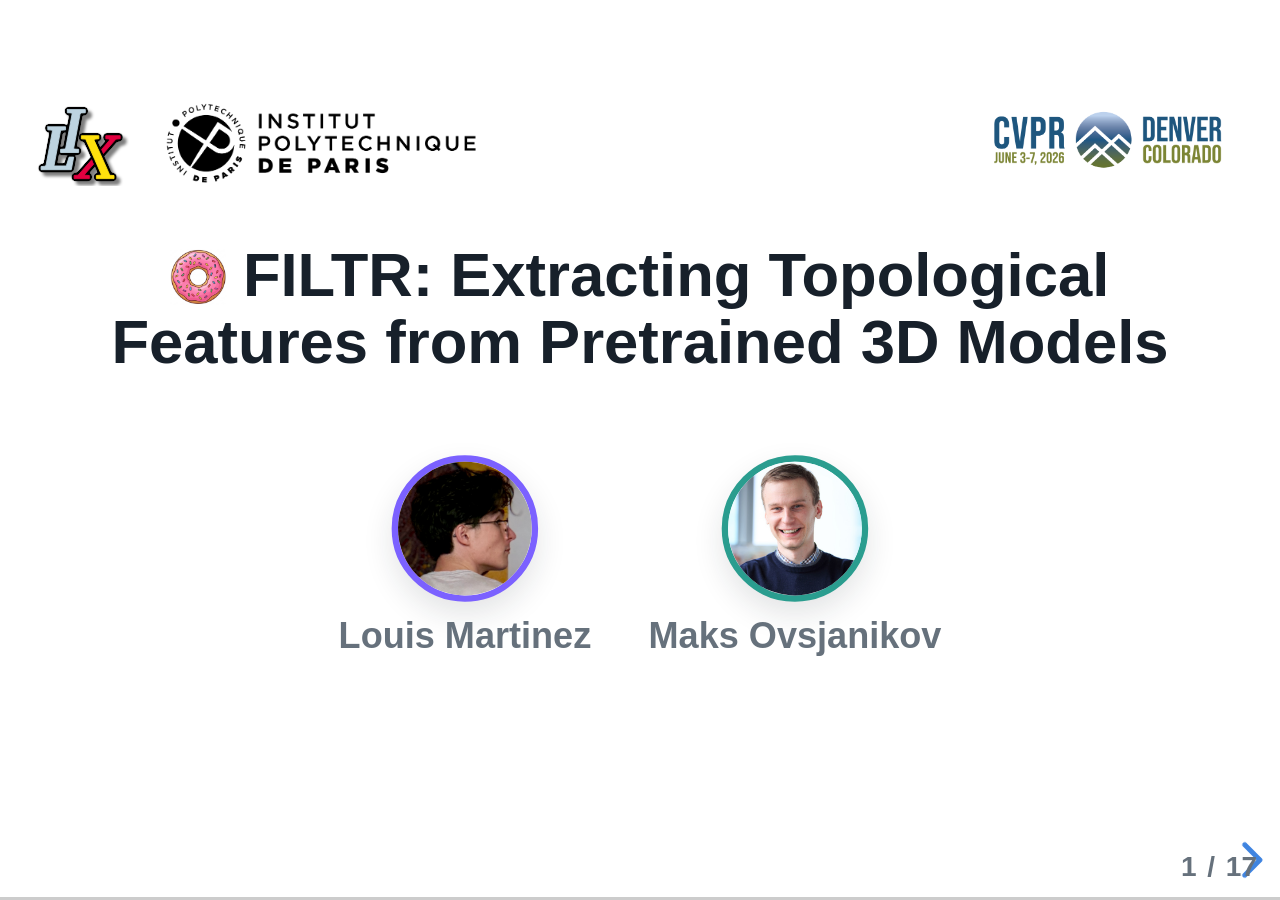
==== commit 806bf3cb: "added terminology alert" ====
--- a/slides/index.html
+++ b/slides/index.html
@@ -37,16 +37,16 @@
         <h2>Topology and 3D Deep Learning</h2>
         <div class="motivation-content">
           <ul>
-            <li class="fragment" data-fragment-index="0">3D encoders are trained on semantic and geometric tasks</li>
-            <li class="fragment" data-fragment-index="1">To make models topology-aware, we explicitly incorporate
+            <li>3D encoders are trained on semantic and geometric tasks</li>
+            <li class="fragment" data-fragment-index="0">To make models topology-aware, we explicitly incorporate
               topological summaries along with the point cloud.</li>
           </ul>
           <div class="motivation-lower">
-            <div class="motivation-figure-wrap fragment" data-fragment-index="1">
+            <div class="motivation-figure-wrap fragment" data-fragment-index="0">
               <img class="motivation-figure" src="./assets/topology_aware.png"
                 alt="Topology-aware 3D learning illustration">
             </div>
-            <div class="motivation-warnings fragment" data-fragment-index="2">
+            <div class="motivation-warnings fragment" data-fragment-index="1">
               <div class="motivation-warning">Computing topological descriptors is costly.</div>
               <div class="motivation-warning">Contrast with the data-driven principle of modern deep learning.</div>
             </div>
@@ -85,7 +85,7 @@
           <article class="contrib green fragment">
             <span>2</span>
             <h3>FILTR: Filtration Transformer</h3>
-            <p class="contrib-subtitle">Feed-forward persistence prediction from frozen encoder features.</p>
+            <p class="contrib-subtitle">Feed-forward topology prediction from frozen encoder features.</p>
             <img src="assets/filtr_pipeline.png" alt="FILTR pipeline">
           </article>
           <article class="contrib orange fragment">
@@ -195,6 +195,11 @@
         <div class="anim-wrap">
           <svg class="ph-scene" viewBox="0 0 1200 620" role="img"
             aria-label="Stepwise persistent homology filtration animation">
+            <defs>
+              <marker id="ph-salient-arrow" markerWidth="6" markerHeight="6" refX="5" refY="3" orient="auto">
+                <path d="M0,0 L6,3 L0,6 z"></path>
+              </marker>
+            </defs>
             <g class="ph-complex">
               <text class="cloud-caption" x="245" y="595">Point cloud</text>
               <circle class="ball p1" cx="210" cy="160" r="0"></circle>
@@ -255,7 +260,11 @@
               <circle class="pd h0" cx="720" cy="285" r="8"></circle>
               <circle class="pd h1" cx="942" cy="199" r="12"></circle>
               <text class="callout h1" x="980" y="205">Loop</text>
-              <text class="callout h0" x="742" y="320">Connected components</text>
+              <text class="callout h0" x="742" y="380">Connected components</text>
+              <g class="ph-salient-annotation">
+                <line x1="895" y1="315" x2="830" y2="250"></line>
+                <text x="900" y="300">more salient structure</text>
+              </g>
             </g>
             <g class="bar-to-diagram">
               <circle class="morph-dot h0 m1" cx="848" cy="220" r="9"></circle>
@@ -272,7 +281,22 @@
           class="fragment"></span>
       </section>
 
-      <section class="animation-slide" data-anim="cka">
+      <section class="terminology-slide">
+        <img class="terminology-donut terminology-donut-tl" src="assets/donut-bullet.jpg" alt="" aria-hidden="true">
+        <img class="terminology-donut terminology-donut-tr" src="assets/donut-bullet.jpg" alt="" aria-hidden="true">
+        <img class="terminology-donut terminology-donut-bl" src="assets/donut-bullet.jpg" alt="" aria-hidden="true">
+        <img class="terminology-donut terminology-donut-br" src="assets/donut-bullet.jpg" alt="" aria-hidden="true">
+        <div class="terminology-box">
+          <h2>TERMINOLOGY ALERT</h2>
+          <ul>
+            <li>Filtration</li>
+            <li>Persistence diagram</li>
+            <li>The farther from the diagonal the more salient the corresponding feature</li>
+          </ul>
+        </div>
+      </section>
+
+      <section class="animation-slide auto-cka" data-anim="cka">
         <h2>Feature Space Similarity</h2>
         <div class="cka-scene">
           <div class="cka-source point"><span>Point cloud</span><img src="assets/donut.png" alt="Point cloud"></div>
@@ -311,8 +335,7 @@
               alt="Aligned persistence feature manifold">
           </div>
         </div>
-        <span class="fragment"></span><span class="fragment"></span><span class="fragment"></span><span
-          class="fragment"></span>
+        <span class="fragment"></span><span class="fragment"></span><span class="fragment"></span>
       </section>
 
       <section class="alignment-results-slide">
@@ -371,8 +394,8 @@
         <h2>Qualitative Results</h2>
         <img class="result-figure qualitative" src="assets/qualitative_predictions.png"
           alt="Qualitative persistence diagram predictions">
-        <div class="takeaway fragment">Predicted diagrams recover the main structures across DONUT,
-          ModelNet40, and ABC.</div>
+        <div class="takeaway fragment">Predicted diagrams recover the main structures across
+          ModelNet40, and ABC, although trained on DONUT</div>
         <div class="qualitative-warning-grid">
           <div class="takeaway red-takeaway fragment">Predictions are approximate.</div>
           <div class="takeaway red-takeaway fragment">Most persistent features are not captured.</div>
@@ -407,7 +430,7 @@
         <h2>Project Page</h2>
         <img class="qr" src="assets/qr-code.png" alt="QR code to the project page">
         <p>filtr-topology.github.io</p>
-        <p class="poster-session">Poster session #2</p>
+        <p class="poster-session">Poster #2</p>
       </section>
     </div>
   </div>
@@ -416,4 +439,4 @@
   <script src="slides.js"></script>
 </body>
 
-</html>
+</html>
--- a/slides/styles.css
+++ b/slides/styles.css
@@ -250,12 +250,12 @@
   opacity: 1;
 }
 
-.motivation.step-4 .motivation-lower {
+.motivation.motivation-final .motivation-lower {
   grid-template-columns: 520px 1fr;
   gap: 28px;
 }
 
-.motivation.step-4 .motivation-figure-wrap {
+.motivation.motivation-final .motivation-figure-wrap {
   width: 520px;
   margin-left: 20px;
 }
@@ -272,7 +272,7 @@
   transition: opacity 360ms ease, transform 420ms cubic-bezier(0.2, 0.78, 0.22, 1);
 }
 
-.motivation.step-4 .motivation-warnings.visible .motivation-warning {
+.motivation.motivation-final .motivation-warnings.visible .motivation-warning {
   opacity: 1;
   transform: translateY(0);
   transition-delay: 680ms;
@@ -749,6 +749,119 @@
   font-size: 22px;
 }
 
+.ph-salient-annotation line {
+  stroke: var(--orange);
+  stroke-width: 8;
+  stroke-linecap: round;
+  marker-end: url(#ph-salient-arrow);
+}
+
+.ph-salient-annotation text {
+  fill: var(--orange);
+  font-size: 23px;
+  font-weight: 800;
+}
+
+#ph-salient-arrow path {
+  fill: var(--orange);
+}
+
+.terminology-slide {
+  position: relative;
+  display: grid !important;
+  place-items: center;
+}
+
+.terminology-box {
+  width: min(880px, 82%);
+  padding: 48px 64px 54px;
+  border: 8px solid var(--orange);
+  border-radius: 8px;
+  background: white;
+  box-shadow: 0 16px 42px rgba(23, 32, 42, 0.12);
+}
+
+.terminology-box h2 {
+  margin: 0 0 30px;
+  color: var(--orange);
+  font-size: 58px;
+  line-height: 1;
+  text-align: center;
+}
+
+.terminology-box ul {
+  margin: 0;
+  padding: 0;
+  list-style: none;
+}
+
+.terminology-box li {
+  position: relative;
+  padding-left: 46px;
+  margin-bottom: 20px;
+  color: var(--text);
+  font-size: 34px;
+  line-height: 1.18;
+  font-weight: 650;
+}
+
+.terminology-box li::before {
+  content: "";
+  position: absolute;
+  left: 0;
+  top: 0.08em;
+  width: 30px;
+  height: 30px;
+  background: url("assets/donut-bullet.jpg") center / contain no-repeat;
+}
+
+.terminology-box li:last-child {
+  margin-bottom: 0;
+}
+
+.terminology-donut {
+  position: absolute;
+  width: 76px;
+  height: 76px;
+  object-fit: contain;
+  animation: terminology-blink 780ms ease-in-out infinite alternate;
+}
+
+.terminology-donut-tl {
+  left: 34px;
+  top: 34px;
+}
+
+.terminology-donut-tr {
+  right: 34px;
+  top: 34px;
+  animation-delay: 160ms;
+}
+
+.terminology-donut-bl {
+  left: 34px;
+  bottom: 34px;
+  animation-delay: 320ms;
+}
+
+.terminology-donut-br {
+  right: 34px;
+  bottom: 34px;
+  animation-delay: 480ms;
+}
+
+@keyframes terminology-blink {
+  from {
+    opacity: 0.18;
+    transform: scale(0.88);
+  }
+
+  to {
+    opacity: 1;
+    transform: scale(1.08);
+  }
+}
+
 .ph.step-1 .edge.e45,
 .ph.step-1 .edge.e51 {
   opacity: 1;
@@ -1514,60 +1627,78 @@
   transform: rotate(5deg);
 }
 
-.cka.step-1 .cka-source {
-  opacity: 1;
-}
-
+.cka.step-1 .cka-source,
+.cka.auto-cka.present .cka-source {
+  opacity: 1;
+}
+
+.cka.auto-cka.step-1 .tokens,
+.cka.auto-cka.step-1 .cka-action,
 .cka.step-2 .tokens,
 .cka.step-2 .cka-action {
   opacity: 1;
   transform: translateY(0);
 }
 
+.cka.auto-cka.step-1 .token-ghost,
 .cka.step-2 .token-ghost {
   opacity: 0;
 }
 
+.cka.auto-cka.step-2 .plane-img,
+.cka.auto-cka.step-2 .token-dot,
 .cka.step-3 .plane-img,
 .cka.step-3 .token-dot {
   opacity: 1;
 }
 
+.cka.auto-cka.step-2 .plane-img,
 .cka.step-3 .plane-img {
   transition-delay: 720ms;
 }
 
+.cka.auto-cka.step-2 .token-dot,
 .cka.step-3 .token-dot {
   transition: opacity 250ms ease, left 650ms ease 720ms, right 650ms ease 720ms, top 650ms ease 720ms;
 }
 
+.cka.auto-cka.step-2 .token-ghost,
 .cka.step-3 .token-ghost {
   opacity: 0.22;
 }
 
+.cka.auto-cka.step-2 .tok-left,
 .cka.step-3 .tok-left {
   opacity: 0;
   transform: translate(0, 32px) scale(0.08);
 }
 
+.cka.auto-cka.step-2 .tok-right,
 .cka.step-3 .tok-right {
   opacity: 0;
   transform: translate(-7px, 32px) scale(0.08);
 }
 
+.cka.auto-cka.step-2 .tok-left i,
+.cka.auto-cka.step-2 .tok-right i,
 .cka.step-3 .tok-left i,
 .cka.step-3 .tok-right i {
   border-radius: 50%;
 }
 
+.cka.auto-cka.step-2 .left-dot,
 .cka.step-3 .left-dot {
   top: 336px;
 }
 
+.cka.auto-cka.step-2 .right-dot,
 .cka.step-3 .right-dot {
   top: 336px;
 }
 
+.cka.auto-cka.step-3 .cka-label,
+.cka.auto-cka.step-3 .aligned-spaces,
+.cka.auto-cka.step-3 .cka-arrows,
 .cka.step-4 .cka-label,
 .cka.step-4 .aligned-spaces,
 .cka.step-4 .cka-arrows {
@@ -1740,4 +1871,4 @@
 
 .reveal .fragment:empty {
   display: none;
-}+}
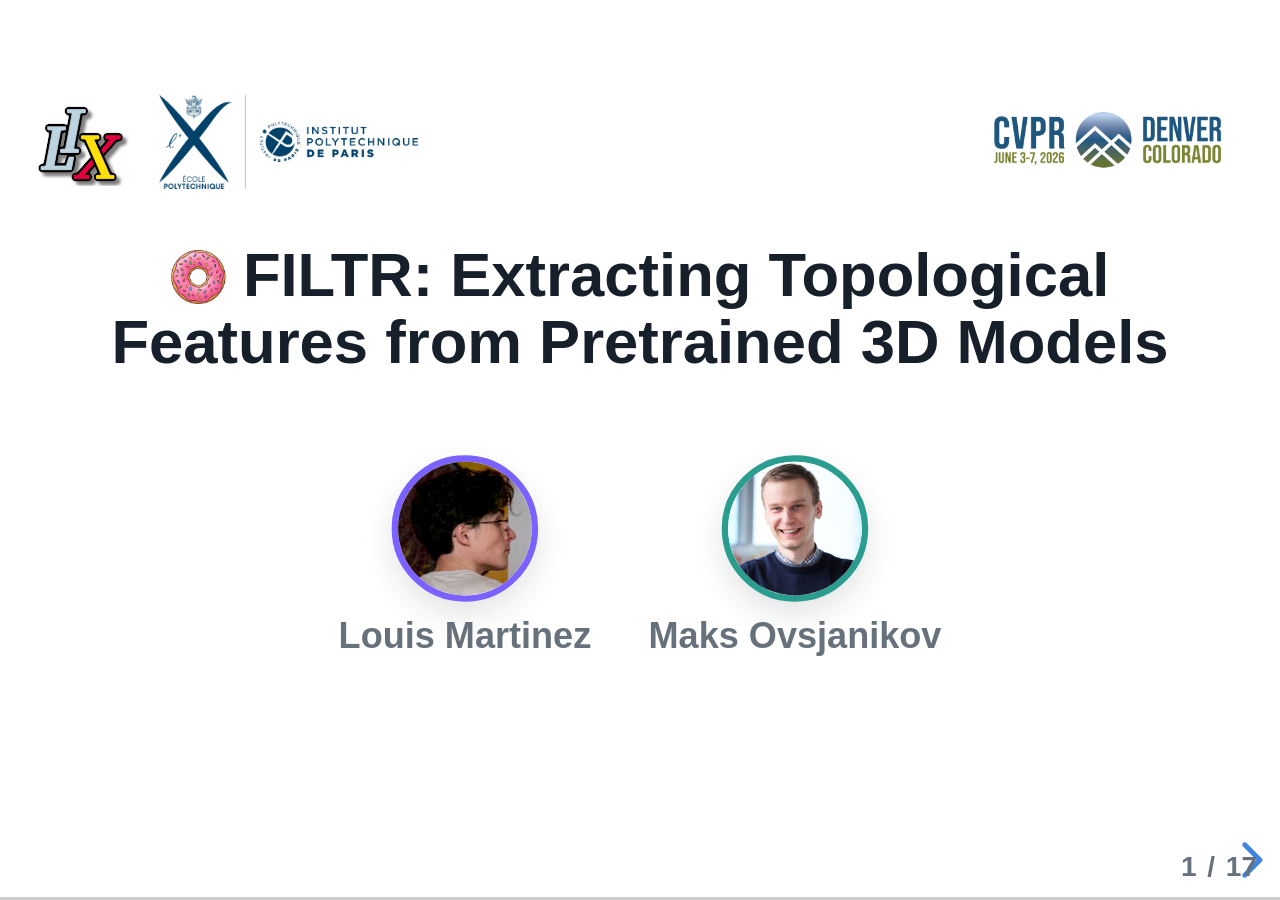
==== commit 2c8637fb: "Changed logo" ====
--- a/slides/index.html
+++ b/slides/index.html
@@ -16,7 +16,7 @@
       <section class="title-slide">
         <div class="title-logos-left">
           <img class="title-logo lix-title-logo" src="assets/logo_lix.svg" alt="LIX logo">
-          <img class="title-logo ipp-title-logo" src="assets/logo-IPP.png" alt="Institut Polytechnique de Paris logo">
+          <img class="title-logo ipp-title-logo" src="assets/logo-X.png" alt="Institut Polytechnique de Paris logo">
         </div>
         <img class="title-logo cvpr-title-logo" src="assets/cvpr-logo.png" alt="CVPR 2026 logo">
         <h1><span class="title-donut" aria-hidden="true"></span>FILTR: Extracting Topological Features from Pretrained
--- a/slides/styles.css
+++ b/slides/styles.css
@@ -1871,4 +1871,4 @@
 
 .reveal .fragment:empty {
   display: none;
-}
+}
